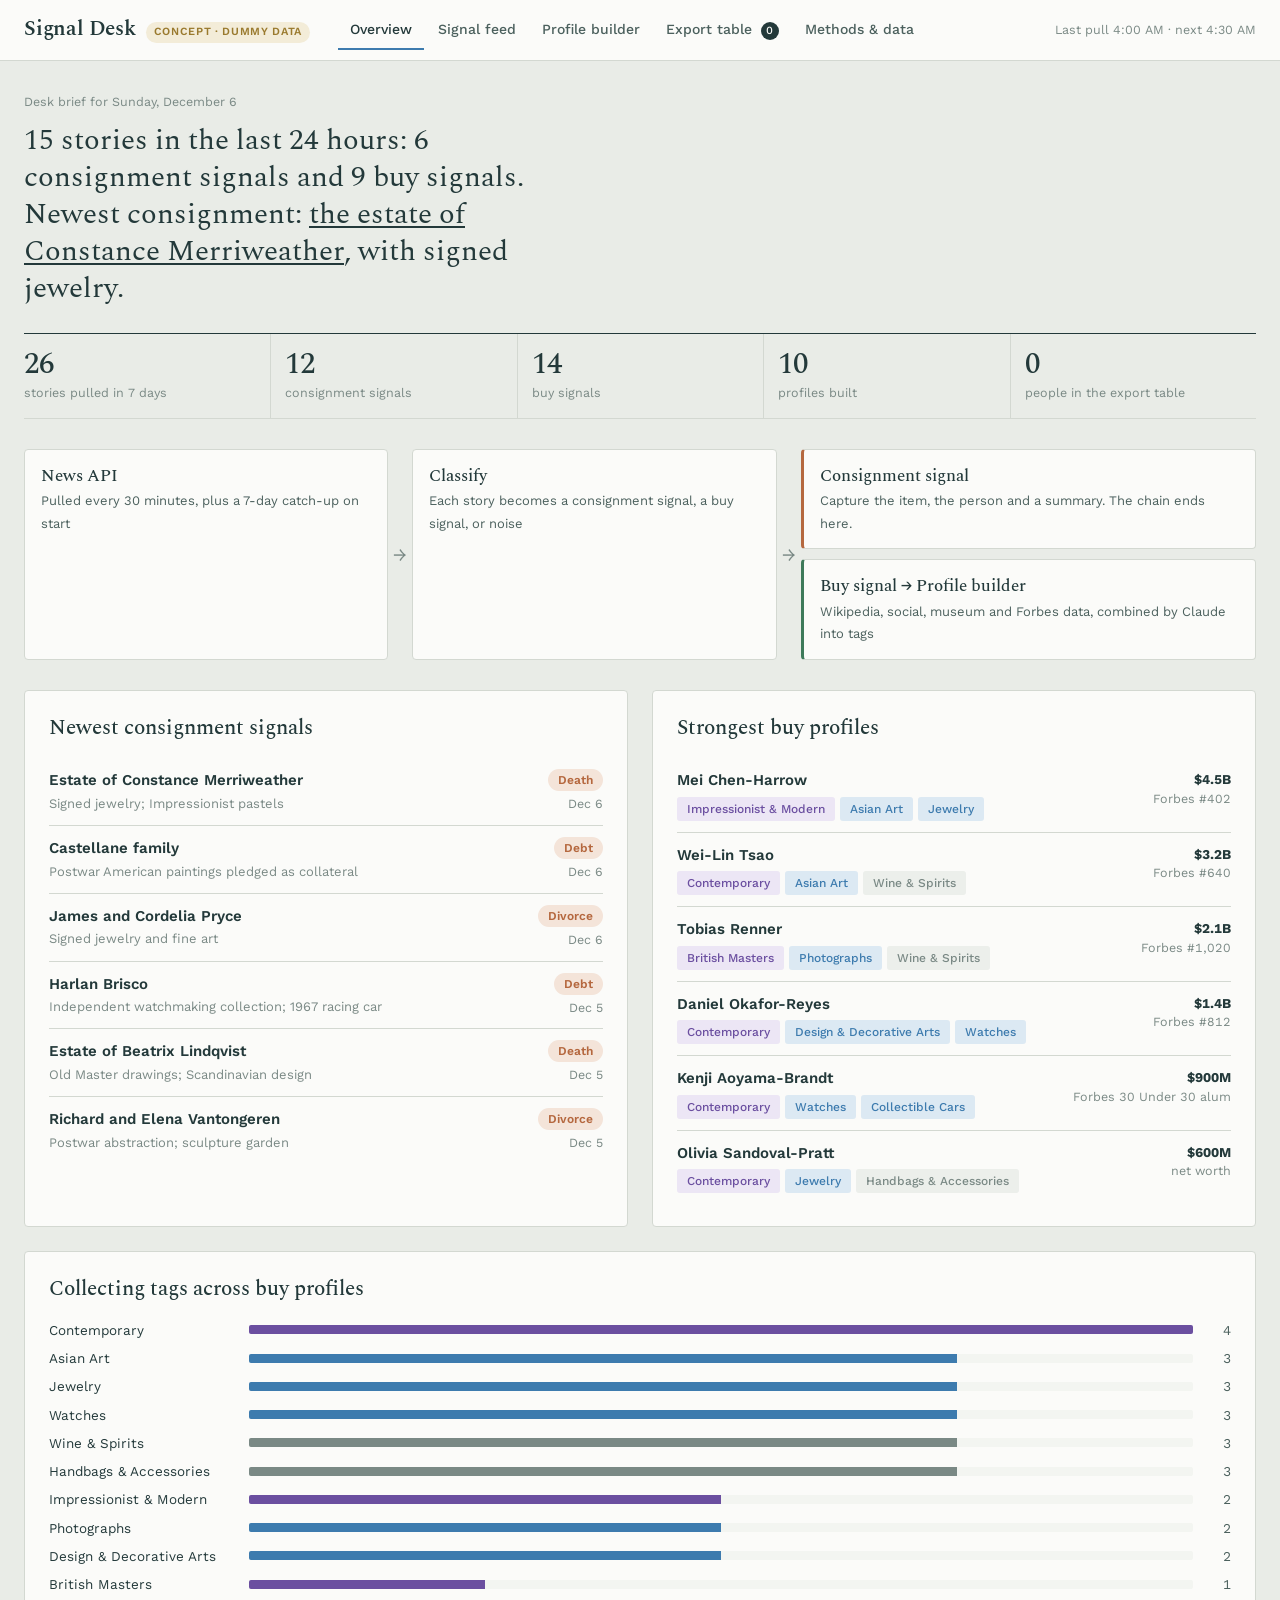
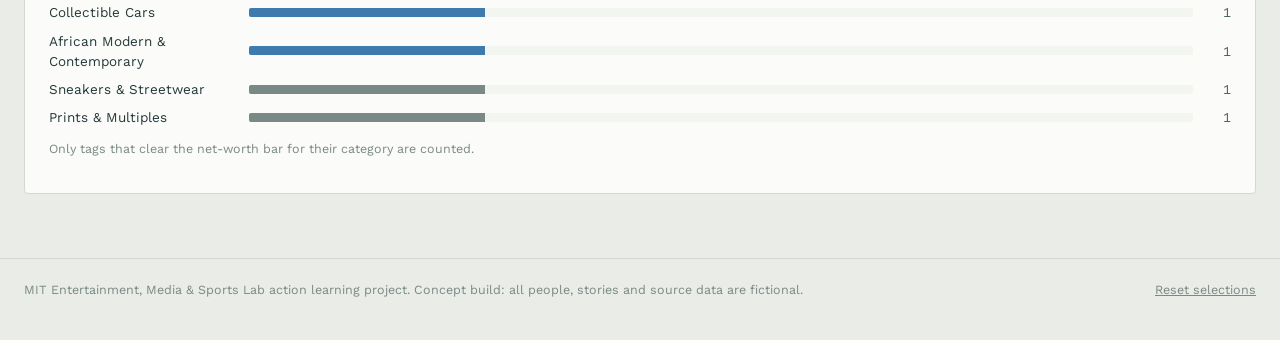
==== static/concept/index.html @ 40f0a95a "Add Concept B at /concept: consignment vs buy signals and a Profile Builder (dummy data) The current" ====
<!DOCTYPE html>
<html lang="en">
<head>
<meta charset="UTF-8">
<meta name="viewport" content="width=device-width, initial-scale=1, viewport-fit=cover">
<title>Signal Desk Concept</title>
<link rel="preconnect" href="https://fonts.googleapis.com">
<link rel="preconnect" href="https://fonts.gstatic.com" crossorigin>
<link href="https://fonts.googleapis.com/css2?family=Spectral:ital,wght@0,400;0,500;0,600;1,400&family=Work+Sans:wght@400;500;600&display=swap" rel="stylesheet">
<style>
:root{
  --wall:#E9ECE7; --paper:#FBFBF9; --paper-2:#F3F5F1;
  --ink:#23393A; --ink-2:#4B605D; --ink-3:#7A8985; --rule:#D3D8D1;
  --lapis:#3D7BAE; --lapis-soft:#DCE9F3;
  --consign:#B5683F; --consign-soft:#F4E4D9;
  --buy:#3E7A5A; --buy-soft:#DDEDE3;
  --t1:#6B4FA0; --t1-soft:#ECE6F5; --t2:#3D7BAE; --t2-soft:#DCE9F3; --t3:#7A8985; --t3-soft:#ECEFEB;
  --wealth:#9A7A2E; --wealth-soft:#F3ECD8; --aff:#A0506A; --aff-soft:#F4E2E8;
  --serif:"Spectral", Georgia, "Times New Roman", serif;
  --sans:"Work Sans", -apple-system, "Segoe UI", Roboto, sans-serif;
}
@media (prefers-color-scheme:dark){
  :root:not([data-theme="light"]){
    --wall:#13171D; --paper:#1B2129; --paper-2:#212833; --ink:#EAEEE3; --ink-2:#B9C4BE; --ink-3:#8A9994; --rule:#2F3743;
    --lapis:#8EC0E6; --lapis-soft:#23405A; --consign:#E5A07A; --consign-soft:#3D2A20; --buy:#86C4A0; --buy-soft:#1F3A2C;
    --t1:#B9A2E6; --t1-soft:#2E2645; --t2:#8EC0E6; --t2-soft:#23405A; --t3:#AAB2B3; --t3-soft:#2A3038;
    --wealth:#DDBF73; --wealth-soft:#3A321C; --aff:#E59AB2; --aff-soft:#3E2430;
  }
}
:root[data-theme="dark"]{
  --wall:#13171D; --paper:#1B2129; --paper-2:#212833; --ink:#EAEEE3; --ink-2:#B9C4BE; --ink-3:#8A9994; --rule:#2F3743;
  --lapis:#8EC0E6; --lapis-soft:#23405A; --consign:#E5A07A; --consign-soft:#3D2A20; --buy:#86C4A0; --buy-soft:#1F3A2C;
  --t1:#B9A2E6; --t1-soft:#2E2645; --t2:#8EC0E6; --t2-soft:#23405A; --t3:#AAB2B3; --t3-soft:#2A3038;
  --wealth:#DDBF73; --wealth-soft:#3A321C; --aff:#E59AB2; --aff-soft:#3E2430;
}
*,*::before,*::after{box-sizing:border-box}
body{margin:0;background:var(--wall);color:var(--ink);font-family:var(--sans);font-size:15px;line-height:1.5;-webkit-font-smoothing:antialiased}
button,input,select,textarea{font:inherit;color:inherit}
:focus-visible{outline:2px solid var(--lapis);outline-offset:2px;border-radius:3px}
.num{font-variant-numeric:tabular-nums}

header.top{position:sticky;top:0;z-index:50;background:var(--paper);border-bottom:1px solid var(--rule)}
.top-inner{max-width:1280px;margin:0 auto;padding:0 24px;display:flex;align-items:center;gap:28px;height:60px}
.brand{display:flex;align-items:baseline;gap:10px;white-space:nowrap}
.brand b{font-family:var(--serif);font-weight:600;font-size:21px;letter-spacing:-.01em}
.concept-pill{font-size:11px;font-weight:600;letter-spacing:.06em;text-transform:uppercase;color:var(--wealth);background:var(--wealth-soft);padding:2px 8px;border-radius:20px}
nav.tabs{display:flex;gap:2px;overflow-x:auto;scrollbar-width:none;flex:1}
nav.tabs::-webkit-scrollbar{display:none}
.tab{background:none;border:0;padding:8px 12px;font-size:14px;font-weight:500;color:var(--ink-2);cursor:pointer;white-space:nowrap;border-bottom:2px solid transparent}
.tab:hover{color:var(--ink)}
.tab[aria-current="page"]{color:var(--ink);border-bottom-color:var(--lapis)}
.tab .badge{display:inline-block;min-width:18px;padding:0 5px;margin-left:4px;border-radius:9px;background:var(--ink);color:var(--paper);font-size:11px;line-height:18px;text-align:center}
.hdr-meta{font-size:12.5px;color:var(--ink-3);white-space:nowrap}

main{max-width:1280px;margin:0 auto;padding:32px 24px 64px}
section.page{display:none}
section.page.active{display:block}
h1.pg{font-family:var(--serif);font-weight:500;font-size:34px;line-height:1.15;letter-spacing:-.015em;margin:0 0 6px}
.lede{color:var(--ink-2);max-width:72ch;margin:0 0 26px}
h2.sec{font-family:var(--serif);font-weight:500;font-size:21px;margin:0 0 14px}
.panel{background:var(--paper);border:1px solid var(--rule);border-radius:4px;padding:22px 24px}
.note{font-size:12.5px;color:var(--ink-3)}
.grid-2{display:grid;grid-template-columns:minmax(0,1fr) minmax(0,1fr);gap:24px}
.grid-2>*{min-width:0}

/* pills & tags */
.sig{display:inline-flex;align-items:center;gap:6px;font-size:12px;font-weight:600;padding:2px 10px;border-radius:20px;white-space:nowrap}
.sig.consign{background:var(--consign-soft);color:var(--consign)}
.sig.buy{background:var(--buy-soft);color:var(--buy)}
.tag{display:inline-flex;align-items:center;gap:5px;font-size:12px;font-weight:500;padding:2px 9px;border-radius:3px;white-space:nowrap;border:1px solid transparent}
.tag.t1{background:var(--t1-soft);color:var(--t1)}
.tag.t2{background:var(--t2-soft);color:var(--t2)}
.tag.t3{background:var(--t3-soft);color:var(--t3)}
.tag.wealth{background:var(--wealth-soft);color:var(--wealth)}
.tag.aff{background:var(--aff-soft);color:var(--aff)}
.tag.item{background:var(--paper-2);color:var(--ink-2);border-color:var(--rule);white-space:normal}
.tag.below{background:none;color:var(--ink-3);border:1px dashed var(--rule);text-decoration:line-through;text-decoration-color:var(--ink-3)}
.tags{display:flex;flex-wrap:wrap;gap:5px}
.more{font-size:12px;color:var(--ink-3);align-self:center}

/* overview */
.brief{font-family:var(--serif);font-size:29px;line-height:1.28;max-width:34ch;margin:0 0 26px}
.kpis{display:grid;grid-template-columns:repeat(5,1fr);border-top:1px solid var(--ink);border-bottom:1px solid var(--rule);margin-bottom:30px}
.kpis div{padding:14px 14px 14px 0}
.kpis div+div{padding-left:14px;border-left:1px solid var(--rule)}
.kpis strong{display:block;font-family:var(--serif);font-weight:500;font-size:30px;line-height:1.1}
.kpis small{color:var(--ink-3);font-size:12.5px}
.flow{display:grid;grid-template-columns:1fr 24px 1fr 24px 1.25fr;align-items:center;gap:0;margin-bottom:30px}
.flow .node{background:var(--paper);border:1px solid var(--rule);border-radius:4px;padding:14px 16px;height:100%}
.flow .node b{display:block;font-family:var(--serif);font-weight:500;font-size:17px}
.flow .node span{font-size:13px;color:var(--ink-2)}
.flow .arrow{text-align:center;color:var(--ink-3);font-size:18px}
.flow .split{display:flex;flex-direction:column;gap:10px}
.flow .split .node{border-left:3px solid var(--c)}
.mini{list-style:none;margin:0;padding:0}
.mini li{display:grid;grid-template-columns:1fr auto;gap:12px;padding:11px 0;border-top:1px solid var(--rule);cursor:pointer}
.mini li:first-child{border-top:0}
.mini li:hover .m-name{color:var(--lapis)}
.m-name{font-weight:600}
.m-sub{font-size:13px;color:var(--ink-3);margin-top:2px}
.m-right{text-align:right;font-size:13.5px;white-space:nowrap}
.hbars{display:flex;flex-direction:column;gap:8px}
.hbar{display:grid;grid-template-columns:190px 1fr 28px;gap:10px;align-items:center;font-size:13.5px}
.hbar .track{height:9px;background:var(--paper-2);border-radius:2px;overflow:hidden}
.hbar .fill{height:100%}
.hbar .v{text-align:right;color:var(--ink-2)}

/* feed */
.toolbar{display:flex;flex-wrap:wrap;gap:10px;align-items:center;margin-bottom:14px}
.seg{display:inline-flex;border:1px solid var(--rule);border-radius:20px;overflow:hidden;background:var(--paper)}
.seg button{background:none;border:0;padding:6px 14px;font-size:13px;cursor:pointer}
.seg button[aria-pressed="true"]{background:var(--ink);color:var(--paper)}
.search{flex:1;min-width:200px;max-width:320px;border:1px solid var(--rule);background:var(--paper);border-radius:4px;padding:7px 12px;font-size:14px}
select.sel{border:1px solid var(--rule);background:var(--paper);border-radius:4px;padding:7px 10px;font-size:14px}
.bulkbar{display:flex;align-items:center;gap:12px;background:var(--ink);color:var(--paper);border-radius:4px;padding:9px 14px;margin-bottom:12px;font-size:14px}
.bulkbar[hidden]{display:none}
.bulkbar .btn{background:var(--paper);color:var(--ink);border-color:var(--paper)}
.bulkbar .btn.ghost{background:transparent;color:var(--paper);border-color:rgba(255,255,255,.35)}
.tbl-wrap{overflow-x:auto;background:var(--paper);border:1px solid var(--rule);border-radius:4px}
table{border-collapse:collapse;width:100%;min-width:900px}
th{text-align:left;font-size:12.5px;font-weight:600;color:var(--ink-3);padding:11px 14px;border-bottom:1px solid var(--ink);white-space:nowrap}
td{padding:12px 14px;border-bottom:1px solid var(--rule);vertical-align:top;font-size:14px}
tbody tr.row{cursor:pointer}
tbody tr.row:hover td{background:var(--paper-2)}
tbody tr.row.picked td{background:var(--paper-2)}
tbody tr.row.picked td:first-child{box-shadow:inset 3px 0 0 var(--lapis)}
tr.grp td{font-size:11.5px;font-weight:600;letter-spacing:.06em;text-transform:uppercase;color:var(--ink-3);background:var(--paper-2);padding:7px 14px}
td.chk,th.chk{width:40px;padding-right:0}
td.chk input,th.chk input{width:16px;height:16px;cursor:pointer;accent-color:var(--lapis)}
td.when{white-space:nowrap;color:var(--ink-2);font-size:13px}
.ev-title{font-weight:500;max-width:46ch}
.ev-sub{font-size:12.5px;color:var(--ink-3);margin-top:3px}
.p-name{font-weight:600}
.in-export{font-size:11.5px;color:var(--lapis);font-weight:600}
.empty{padding:40px;text-align:center;color:var(--ink-3)}

/* buttons */
.btn{border:1px solid var(--ink);background:var(--ink);color:var(--paper);padding:8px 16px;border-radius:3px;font-size:14px;font-weight:500;cursor:pointer;white-space:nowrap}
.btn:hover{opacity:.88}
.btn:disabled{opacity:.45;cursor:default}
.btn.ghost{background:transparent;color:var(--ink);border-color:var(--rule)}
.btn.ghost:hover{border-color:var(--ink);opacity:1}
.btn.sm{padding:4px 10px;font-size:12.5px}

/* modal */
.scrim{position:fixed;inset:0;background:rgba(15,20,30,.42);z-index:90;display:flex;align-items:center;justify-content:center;padding:24px;opacity:0;pointer-events:none;transition:opacity .18s}
.scrim.on{opacity:1;pointer-events:auto}
.modal{background:var(--paper);border-radius:6px;width:min(760px,100%);max-height:calc(100vh - 48px);overflow-y:auto;box-shadow:0 24px 70px rgba(0,0,0,.28);transform:translateY(10px);transition:transform .2s;position:relative}
.scrim.on .modal{transform:none}
.m-head{padding:26px 30px 18px;border-bottom:1px solid var(--rule);position:sticky;top:0;background:var(--paper);z-index:1}
.m-close{position:absolute;top:14px;right:16px;background:none;border:0;font-size:26px;line-height:1;cursor:pointer;color:var(--ink-3);padding:6px}
.m-kicker{display:flex;flex-wrap:wrap;gap:8px 12px;align-items:center;margin-bottom:8px;font-size:13px;color:var(--ink-3)}
.m-title{font-family:var(--serif);font-weight:500;font-size:31px;line-height:1.1;margin:0;padding-right:36px}
.m-role{color:var(--ink-2);margin:4px 0 0}
.m-body{padding:6px 30px 26px}
.m-body h4{font-family:var(--serif);font-weight:500;font-size:18px;margin:22px 0 8px}
.story-now{background:var(--paper-2);border-left:3px solid var(--c,var(--ink));padding:14px 16px;border-radius:0 3px 3px 0}
.story-now .h{font-weight:600}
.story-now p{margin:6px 0 0;font-size:14.5px}
.prev{list-style:none;margin:0;padding:0;border-left:1px solid var(--rule);margin-left:5px}
.prev li{position:relative;padding:0 0 14px 18px}
.prev li::before{content:"";position:absolute;left:-5px;top:6px;width:9px;height:9px;border-radius:50%;background:var(--c,var(--ink-3))}
.prev .d{font-size:12.5px;color:var(--ink-3)}
.facts{display:grid;grid-template-columns:auto 1fr;gap:4px 18px;font-size:14px;margin-top:10px}
.facts span{color:var(--ink-3)}
.m-actions{display:flex;flex-wrap:wrap;gap:10px;padding:16px 30px 24px;border-top:1px solid var(--rule)}
.stop-note{font-size:13.5px;color:var(--ink-2);background:var(--consign-soft);padding:12px 14px;border-radius:3px}

/* profile builder */
.pb-grid{display:grid;grid-template-columns:minmax(0,320px) minmax(0,1fr);gap:24px;align-items:start}
label.fl{display:block;font-size:13px;font-weight:600;margin:0 0 6px}
.pb-grid select,.pb-grid input[type=text]{width:100%;border:1px solid var(--rule);background:var(--paper);border-radius:4px;padding:9px 10px;font-size:14px}
.or{font-size:12.5px;color:var(--ink-3);margin:14px 0}
.sources{display:flex;flex-direction:column;gap:8px;margin-top:22px}
.src{display:grid;grid-template-columns:22px 1fr;gap:10px;align-items:start;font-size:13.5px;padding:8px 0;border-top:1px solid var(--rule)}
.src:first-child{border-top:0}
.src .dot{width:14px;height:14px;border-radius:50%;border:2px solid var(--rule);margin-top:3px;transition:all .2s}
.src.run .dot{border-color:var(--lapis);border-top-color:transparent;animation:spin .7s linear infinite}
.src.done .dot{background:var(--buy);border-color:var(--buy)}
.src b{font-weight:600}
.src small{display:block;color:var(--ink-3);font-size:12.5px}
.src ul{margin:6px 0 0;padding-left:16px;color:var(--ink-2);font-size:13px}
@keyframes spin{to{transform:rotate(360deg)}}
.prof-head{display:flex;justify-content:space-between;gap:16px;align-items:flex-start;flex-wrap:wrap}
.prof-name{font-family:var(--serif);font-weight:500;font-size:32px;line-height:1.1;margin:0}
.prof-role{color:var(--ink-2);margin:4px 0 0}
.nw{margin:22px 0 8px}
.nw-top{display:flex;justify-content:space-between;align-items:baseline;margin-bottom:8px}
.nw-top b{font-family:var(--serif);font-size:26px;font-weight:500}
.nw-bar{position:relative;height:12px;background:linear-gradient(90deg,var(--paper-2) 0 17.5%,var(--t3-soft) 17.5% 42.5%,var(--t2-soft) 42.5% 67.5%,var(--t1-soft) 67.5% 100%);border:1px solid var(--rule);border-radius:6px}
.nw-mark{position:absolute;top:-4px;bottom:-4px;width:1px;background:var(--ink-3)}
.nw-mark span{position:absolute;top:22px;transform:translateX(-50%);font-size:11px;color:var(--ink-3);white-space:nowrap}
.nw-pin{position:absolute;top:50%;width:18px;height:18px;margin:-9px 0 0 -9px;border-radius:50%;background:var(--ink);border:3px solid var(--paper);box-shadow:0 0 0 1px var(--ink)}
.nw-legend{display:flex;gap:14px;flex-wrap:wrap;margin-top:30px;font-size:12.5px;color:var(--ink-2)}
.nw-legend i{display:inline-block;width:10px;height:10px;border-radius:2px;margin-right:5px;vertical-align:-1px}
.tag-group{margin-top:20px}
.tag-group h5{font-size:12.5px;font-weight:600;letter-spacing:.04em;text-transform:uppercase;color:var(--ink-3);margin:0 0 8px}
.tag-list{display:flex;flex-direction:column;gap:6px}
.tag-row{display:grid;grid-template-columns:minmax(0,260px) 1fr;gap:12px;align-items:center;font-size:13px}
.tag-row .why{color:var(--ink-3)}
.srcchip{display:inline-block;font-size:11px;padding:0 6px;border-radius:3px;border:1px solid var(--rule);color:var(--ink-2);margin-right:4px}
.claude-note{font-family:var(--serif);font-size:16px;line-height:1.6;margin:18px 0 0;padding:14px 16px;background:var(--paper-2);border-radius:3px}
.placeholder{color:var(--ink-3);padding:30px 0}

/* export */
.exp-actions{display:flex;gap:10px;align-items:center;flex-wrap:wrap;margin-bottom:14px}
td.small{font-size:13px;color:var(--ink-2);max-width:40ch}

/* method */
.steps{display:grid;grid-template-columns:repeat(4,1fr);border-top:1px solid var(--ink);margin-bottom:30px}
.step{padding:14px 16px 14px 0}
.step+.step{padding-left:16px;border-left:1px solid var(--rule)}
.step b{font-family:var(--serif);font-weight:500;font-size:19px;display:block;margin-bottom:4px}
.step b em{font-style:normal;color:var(--ink-3);margin-right:6px}
.step p{margin:0;font-size:13.5px;color:var(--ink-2)}
.tier-row{display:grid;grid-template-columns:200px 110px 1fr;gap:14px;padding:12px 0;border-top:1px solid var(--rule);align-items:start;font-size:14px}
.tier-row:first-child{border-top:0}
.ethics{columns:2;column-gap:40px;font-size:14.5px;color:var(--ink-2)}
.ethics p{margin:0 0 12px;break-inside:avoid}
.ethics b{color:var(--ink)}
a.lnk{color:var(--lapis);text-underline-offset:3px}

footer{max-width:1280px;margin:0 auto;padding:22px 24px 40px;border-top:1px solid var(--rule);font-size:12.5px;color:var(--ink-3);display:flex;justify-content:space-between;gap:16px;flex-wrap:wrap}
footer button{background:none;border:0;color:var(--ink-3);text-decoration:underline;cursor:pointer;font-size:12.5px;padding:0}
.toast{position:fixed;left:50%;bottom:24px;transform:translate(-50%,20px);background:var(--ink);color:var(--paper);padding:10px 18px;border-radius:3px;font-size:14px;z-index:200;opacity:0;pointer-events:none;transition:all .22s}
.toast.on{opacity:1;transform:translate(-50%,0)}

@media (max-width:960px){
  .grid-2,.pb-grid{grid-template-columns:1fr}
  .kpis{grid-template-columns:repeat(3,1fr)}
  .kpis div:nth-child(4){border-left:0;padding-left:0}
  .flow{grid-template-columns:1fr;gap:8px}
  .flow .arrow{transform:rotate(90deg)}
  .steps{grid-template-columns:1fr 1fr}
  .step+.step{border-left:0;padding-left:0}
  .ethics{columns:1}
  .hdr-meta{display:none}
}
@media (max-width:620px){
  .top-inner{gap:14px;padding:0 16px}
  .concept-pill{display:none}
  main{padding:24px 16px 48px}
  h1.pg{font-size:28px}
  .brief{font-size:23px}
  .kpis{grid-template-columns:1fr 1fr}
  .kpis div{border-left:0!important;padding-left:0!important}
  .panel{padding:18px 16px}
  .hbar{grid-template-columns:120px 1fr 24px}
  .m-head,.m-body,.m-actions{padding-left:18px;padding-right:18px}
  .m-title{font-size:26px}
  .tag-row{grid-template-columns:1fr}
  .tier-row{grid-template-columns:1fr}
  .scrim{padding:0}
  .modal{max-height:100vh;border-radius:0}
}
@media (prefers-reduced-motion:reduce){*{transition:none!important;animation:none!important}}
</style>
</head>
<body>

<header class="top">
  <div class="top-inner">
    <div class="brand"><b>Signal Desk</b><span class="concept-pill">Concept · dummy data</span></div>
    <nav class="tabs" aria-label="Sections">
      <button class="tab" data-page="overview" aria-current="page">Overview</button>
      <button class="tab" data-page="feed">Signal feed</button>
      <button class="tab" data-page="builder">Profile builder</button>
      <button class="tab" data-page="export">Export table <span class="badge" id="expBadge">0</span></button>
      <button class="tab" data-page="method">Methods &amp; data</button>
    </nav>
    <div class="hdr-meta" id="hdrMeta"></div>
  </div>
</header>

<main>
  <!-- OVERVIEW -->
  <section class="page active" id="page-overview">
    <div class="note" id="briefDate" style="margin-bottom:10px"></div>
    <p class="brief" id="briefText"></p>
    <div class="kpis" id="kpis"></div>

    <div class="flow" aria-label="Pipeline">
      <div class="node"><b>News API</b><span>Pulled every 30 minutes, plus a 7-day catch-up on start</span></div>
      <div class="arrow" aria-hidden="true">→</div>
      <div class="node"><b>Classify</b><span>Each story becomes a consignment signal, a buy signal, or noise</span></div>
      <div class="arrow" aria-hidden="true">→</div>
      <div class="split">
        <div class="node" style="--c:var(--consign)"><b>Consignment signal</b><span>Capture the item, the person and a summary. The chain ends here.</span></div>
        <div class="node" style="--c:var(--buy)"><b>Buy signal → Profile builder</b><span>Wikipedia, social, museum and Forbes data, combined by Claude into tags</span></div>
      </div>
    </div>

    <div class="grid-2">
      <div class="panel">
        <h2 class="sec">Newest consignment signals</h2>
        <ul class="mini" id="ovConsign"></ul>
      </div>
      <div class="panel">
        <h2 class="sec">Strongest buy profiles</h2>
        <ul class="mini" id="ovBuy"></ul>
      </div>
    </div>
    <div class="panel" style="margin-top:24px">
      <h2 class="sec">Collecting tags across buy profiles</h2>
      <div class="hbars" id="ovTags"></div>
      <p class="note">Only tags that clear the net-worth bar for their category are counted.</p>
    </div>
  </section>

  <!-- FEED -->
  <section class="page" id="page-feed">
    <h1 class="pg">Signal feed</h1>
    <p class="lede">Every story the desk pulled, newest pull first. Select a row to open the person, or tick rows to add several people to the export table at once.</p>
    <div class="toolbar">
      <div class="seg" role="group" aria-label="Signal type" id="typeSeg">
        <button data-type="all" aria-pressed="true">All</button>
        <button data-type="consign" aria-pressed="false">Consignment</button>
        <button data-type="buy" aria-pressed="false">Buy</button>
      </div>
      <input class="search" id="feedSearch" type="search" placeholder="Search people, items, stories" aria-label="Search the feed">
      <select class="sel" id="tagFilter" aria-label="Filter by tag"><option value="">All tags</option></select>
    </div>
    <div class="bulkbar" id="bulkbar" hidden>
      <span id="bulkCount"></span>
      <button class="btn sm" id="bulkAdd">Add to export table</button>
      <button class="btn sm ghost" id="bulkClear">Clear selection</button>
    </div>
    <div class="tbl-wrap">
      <table>
        <thead><tr>
          <th class="chk"><input type="checkbox" id="chkAll" aria-label="Select all visible rows"></th>
          <th>Pulled</th><th>Signal</th><th>Event</th><th>Person</th><th>Tags</th>
        </tr></thead>
        <tbody id="feedBody"></tbody>
      </table>
    </div>
  </section>

  <!-- PROFILE BUILDER -->
  <section class="page" id="page-builder">
    <h1 class="pg">Profile builder</h1>
    <p class="lede">Buy signals continue here. The builder looks a person up across four sources, then Claude turns the findings into collecting, wealth and affiliation tags tied to that person.</p>
    <div class="pb-grid">
      <div class="panel">
        <label class="fl" for="pbPick">Person from a story</label>
        <select id="pbPick"></select>
        <div class="or">or enter a new name</div>
        <label class="fl" for="pbName">New name</label>
        <input type="text" id="pbName" placeholder="e.g. Isabella Marchetti-Rowe" autocomplete="off">
        <div style="display:flex;gap:10px;margin-top:16px"><button class="btn" id="pbRun">Build profile</button></div>
        <div class="sources" id="pbSources"></div>
      </div>
      <div class="panel" id="pbOut"><p class="placeholder">Pick a person or type a name, then select Build profile.</p></div>
    </div>
  </section>

  <!-- EXPORT -->
  <section class="page" id="page-export">
    <h1 class="pg">Export table</h1>
    <p class="lede">People you selected in the signal feed or the profile builder. The CSV includes each person's bio, most recent story, past stories and tags.</p>
    <div class="exp-actions">
      <button class="btn" id="csvBtn">Export to CSV</button>
      <button class="btn ghost" id="expClear">Clear table</button>
      <span class="note" id="expNote"></span>
    </div>
    <div class="tbl-wrap">
      <table>
        <thead><tr><th>Person</th><th>Signal</th><th>Bio</th><th>Most recent story</th><th>Past stories</th><th>Tags</th><th></th></tr></thead>
        <tbody id="expBody"></tbody>
      </table>
    </div>
  </section>

  <!-- METHOD -->
  <section class="page" id="page-method">
    <h1 class="pg">Methods &amp; data</h1>
    <p class="lede">How a news story becomes either a consignment lead or a tagged buyer profile, and where each piece of data would come from.</p>
    <div class="steps">
      <div class="step"><b><em>1</em>Pull</b><p>News API every 30 minutes (48 requests a day), plus a one-request-per-day catch-up for the last week.</p></div>
      <div class="step"><b><em>2</em>Split</b><p>Death, divorce, debt and sale stories become consignment signals. IPOs, company sales, payouts and new homes become buy signals.</p></div>
      <div class="step"><b><em>3</em>Consignment</b><p>Capture only the item, the person and a one-line summary. No further research runs.</p></div>
      <div class="step"><b><em>4</em>Profile builder</b><p>For buyers: four sources plus a Claude pass produce tags, each tied back to the person and their prior stories.</p></div>
    </div>

    <h2 class="sec">Sources</h2>
    <div class="tbl-wrap" style="margin-bottom:30px">
      <table style="min-width:760px">
        <thead><tr><th>Source</th><th>Used for</th><th>What it contributes</th><th>Notes for a real build</th></tr></thead>
        <tbody id="srcBody" style="cursor:default"></tbody>
      </table>
    </div>

    <h2 class="sec">Collecting tags and the net-worth bar</h2>
    <p class="note" style="margin:-6px 0 14px;font-size:13.5px;color:var(--ink-2)">A collecting tag is only applied when there is evidence of the interest <em>and</em> the person's net worth clears the bar for that category's tier. Evidence below the bar is kept, struck through, so a specialist can see it.</p>
    <div class="panel" id="tierPanel" style="margin-bottom:30px"></div>

    <h2 class="sec">Wealth and affiliation markers</h2>
    <div class="panel" style="margin-bottom:30px">
      <div class="tags" id="markerList"></div>
      <p class="note" style="margin-bottom:0">Markers carry no net-worth bar. Each one records which source produced it.</p>
    </div>

    <h2 class="sec">Responsible use</h2>
    <div class="panel ethics">
      <p><b>Dummy data.</b> Every person, story, ranking and source finding on this page is fictional, made up to show the concept.</p>
      <p><b>Consignment stops early on purpose.</b> Death, divorce and debt stories are sensitive; the desk records only what the story says and routes first contact through an intermediary.</p>
      <p><b>Tags are research leads, not facts.</b> Each tag shows its source so a specialist can verify it before any outreach.</p>
      <p><b>Privacy law applies.</b> Profiling under GDPR and similar laws needs a lawful basis; keep data minimal and delete it when stale.</p>
    </div>
  </section>
</main>

<footer>
  <span>MIT Entertainment, Media &amp; Sports Lab action learning project. Concept build: all people, stories and source data are fictional.</span>
  <button id="resetBtn">Reset selections</button>
</footer>

<div class="scrim" id="scrim" aria-hidden="true">
  <div class="modal" role="dialog" aria-modal="true" aria-labelledby="mTitle" id="modal"></div>
</div>
<div class="toast" id="toast" role="status"></div>

<script>
/* =====================================================================
   Taxonomy
   ===================================================================== */
const TIERS = {
  1:{label:"Blue-chip fine art", min:500e6, cls:"t1", why:"Seven- and eight-figure lots; buyers need deep liquidity"},
  2:{label:"Fine art & major collecting", min:50e6, cls:"t2", why:"Six- and seven-figure lots"},
  3:{label:"Luxury & entry collecting", min:5e6, cls:"t3", why:"Four- to six-figure lots; often the first step into auctions"}
};
const CATS = {
  contemporary:{label:"Contemporary", tier:1}, impmod:{label:"Impressionist & Modern", tier:1},
  british:{label:"British Masters", tier:1}, oldmasters:{label:"Old Masters", tier:1},
  asian:{label:"Asian Art", tier:2}, latam:{label:"Latin American Art", tier:2}, african:{label:"African Modern & Contemporary", tier:2},
  islamic:{label:"Islamic & Middle Eastern Art", tier:2}, photos:{label:"Photographs", tier:2}, design:{label:"Design & Decorative Arts", tier:2},
  americana:{label:"Americana", tier:2}, books:{label:"Books & Manuscripts", tier:2}, jewelry:{label:"Jewelry", tier:2},
  watches:{label:"Watches", tier:2}, cars:{label:"Collectible Cars", tier:2},
  wine:{label:"Wine & Spirits", tier:3}, handbags:{label:"Handbags & Accessories", tier:3}, prints:{label:"Prints & Multiples", tier:3},
  sports:{label:"Sports Memorabilia", tier:3}, streetwear:{label:"Sneakers & Streetwear", tier:3}
};
const MARKER_EXAMPLES = [
  ["wealth","Forbes #___ richest person"],["wealth","Forbes 400"],["wealth","Self-made billionaire"],["wealth","Recent liquidity: IPO / sale"],
  ["aff","Met Gala attendee"],["aff","Museum trustee"],["aff","Acquisitions committee member"],["aff","Museum lender"],
  ["aff","Art Basel VIP"],["aff","Foundation board"],["aff","Giving Pledge signatory"],["aff","Watch collector"],["aff","Wine collector"]
];
const SOURCES = [
  {k:"news", label:"News API", used:"Both signal types", gives:"The story itself: event, people named, date, outlet", real:"Free developer plan, 100 requests a day; search results arrive about 24 hours late"},
  {k:"wikipedia", label:"Wikipedia / Wikidata", used:"Profile builder", gives:"Bio, career, family, board seats, recorded net worth", real:"Free API; only notable people have pages"},
  {k:"social", label:"Social media API", used:"Profile builder", gives:"Event attendance (galas, fairs), posts about art, watches, wine", real:"Instagram and X APIs are restricted and paid; public accounts only"},
  {k:"museum", label:"Museum APIs", used:"Profile builder", gives:"Donor and lender credit lines, trustee and committee lists", real:"The Met, Cleveland, Harvard and others publish open collection APIs with credit lines"},
  {k:"forbes", label:"Forbes", used:"Profile builder", gives:"Net worth, list rankings (Billionaires, 400, Self-Made Women)", real:"No public API; needs a licensed data feed or manual entry"},
  {k:"claude", label:"Claude", used:"Profile builder", gives:"Reads every finding and writes the tags, with a reason and source for each", real:"Anthropic API; prompt limits it to the evidence supplied"}
];
const SRC_LABEL = Object.fromEntries(SOURCES.map(s=>[s.k,s.label]));

/* =====================================================================
   Dummy data (fictional). Times are relative to now so the page always looks fresh.
   ===================================================================== */
const NOW = new Date();
const hoursAgo = h => new Date(NOW.getTime() - h*3600e3);
const pullAt = h => { const t = hoursAgo(h); t.setMinutes(t.getMinutes() < 30 ? 0 : 30, 0, 0); return t; };

const PEOPLE = {
  okafor:{name:"Daniel Okafor-Reyes", role:"Co-founder and CTO, Tessellate AI · San Francisco", signal:"buy",
    bio:"Daniel Okafor-Reyes co-founded Tessellate AI in 2017 and became its chief technology officer. He studied computer science at Stanford and sits on the acquisitions committee of a San Francisco contemporary art museum. He is married to architect Lena Okafor-Reyes; they have two children.",
    worth:1.4e9, forbes:"#812",
    find:{wikipedia:["Co-founder and CTO of Tessellate AI (2017)","Acquisitions committee, Presidio Museum of Contemporary Art"],
          social:["Posted from Art Basel Miami Beach VIP preview, Dec 2025","Follows 40+ contemporary galleries"],
          museum:["Lender: two paintings to a 2025 group show (credit line)"],
          forbes:["Net worth $1.4B; Forbes Billionaires #812"]},
    tags:[["contemporary",["museum","social","wikipedia"],"Committee seat and two loans of contemporary painting"],
          ["design",["social"],"Posts from design fairs; new home by a noted architect"],
          ["watches",["social"],"Photographed with independent watchmakers' pieces"],
          ["wealth","Forbes #812 richest person",["forbes"]],["wealth","Recent liquidity: IPO",["news"]],
          ["aff","Art Basel VIP",["social"]],["aff","Acquisitions committee member",["wikipedia","museum"]]]},
  natarajan:{name:"Priya Natarajan", role:"Founder and CEO, Lumen Biosystems · Boston", signal:"buy",
    bio:"Priya Natarajan founded Lumen Biosystems in 2014 and sold it to Corvane Pharma in 2026. Born in Chennai, she trained as a biochemist at MIT. She chairs the gala committee of a Boston art museum and collects South Asian modern art and period jewelry.",
    worth:520e6, forbes:"Self-Made Women #38",
    find:{wikipedia:["Founder of Lumen Biosystems; sold to Corvane Pharma for $4.1B"],social:["Attended the Met Gala, May 2026","Posts about South Asian modernists"],
          museum:["Lead sponsor, spring gala 2026"],forbes:["Net worth $520M; America's Richest Self-Made Women #38"]},
    tags:[["asian",["social","museum"],"Collects South Asian modern art"],["jewelry",["social","wikipedia"],"Profile cites a period jewelry collection"],
          ["impmod",["social"],"Visited Impressionist previews"],["handbags",["social"],"Frequent posts of vintage Hermès"],
          ["wealth","Forbes Self-Made Women #38",["forbes"]],["wealth","Recent liquidity: company sale",["news"]],["aff","Met Gala attendee",["social"]]]},
  tsao:{name:"Wei-Lin Tsao", role:"Principal, Tsao family office · Hong Kong and New York", signal:"buy",
    bio:"Wei-Lin Tsao runs the Tsao family office, founded by her grandfather in Hong Kong's shipping trade. She studied at the London School of Economics and lends contemporary Chinese and Western works to fair exhibitions.",
    worth:3.2e9, forbes:"#640",
    find:{wikipedia:["Third-generation principal of the Tsao family office"],social:["Art Basel Hong Kong collectors' lounge, 2026","Posts from Burgundy cellar visits"],
          museum:["Lender to a collectors' exhibition at an art fair (2025)"],forbes:["Family net worth $3.2B; Forbes Billionaires #640"]},
    tags:[["asian",["museum","wikipedia"],"Lends Chinese contemporary and classical works"],["contemporary",["museum","social"],"Western contemporary in fair loans"],
          ["wine",["social"],"Burgundy collector"],["wealth","Forbes #640 richest person",["forbes"]],["aff","Art Basel VIP",["social"]],["aff","Museum lender",["museum"]]]},
  almendarez:{name:"Sofia Almendárez", role:"Co-founder, Kestrel Payments · Los Angeles", signal:"buy",
    bio:"Sofia Almendárez co-founded Kestrel Payments in 2015. She joined the board of a Los Angeles contemporary art nonprofit in 2026 and has sold Kestrel shares under a scheduled trading plan.",
    worth:310e6, forbes:null,
    find:{wikipedia:["Co-founder of Kestrel Payments"],social:["Frieze LA opening, 2026","Posts photography from small LA galleries"],
          museum:["Board member, LA contemporary art nonprofit"],forbes:["Not on Forbes lists; estimated net worth $310M from share sales"]},
    tags:[["contemporary",["museum","social"],"New nonprofit board seat; gallery visits"],["photos",["social"],"Buys photography from emerging galleries"],
          ["prints",["social"],"Editions and multiples in home tour"],["handbags",["social"],"Luxury accessories in posts"],
          ["wealth","Recent liquidity: $210M share sales",["news"]],["aff","Foundation board",["museum"]]]},
  aoyama:{name:"Kenji Aoyama-Brandt", role:"Founder, Ledgerline · Los Angeles", signal:"buy",
    bio:"Kenji Aoyama-Brandt founded the fintech company Ledgerline in 2018. He was named to Forbes 30 Under 30 in 2020 and sold part of his stake in a 2026 secondary sale. He collects rare watches and supercars.",
    worth:900e6, forbes:"30 Under 30 alum",
    find:{wikipedia:["Founder of Ledgerline"],social:["Posts rare independent watches weekly","Pebble Beach Concours, 2026"],museum:["No museum affiliations found"],
          forbes:["Estimated net worth $900M after secondary sale"]},
    tags:[["watches",["social"],"Weekly posts of rare references"],["cars",["social"],"Concours attendance; supercar collection"],
          ["contemporary",["social"],"Some digital and contemporary art purchases"],["streetwear",["social"],"Limited-edition sneakers"],
          ["wealth","Recent liquidity: secondary sale",["news"]],["aff","Watch collector",["social"]]]},
  oyelaran:{name:"Rafael Oyelaran", role:"Co-founder, Brightwater Energy · Houston", signal:"buy",
    bio:"Rafael Oyelaran co-founded Brightwater Energy, which listed on the NYSE in 2026. He donates to a Houston museum's African art acquisitions fund and grew up in Lagos and London.",
    worth:410e6, forbes:null,
    find:{wikipedia:["Co-founder of Brightwater Energy"],social:["1-54 African art fair, London 2025"],museum:["Donor, African art acquisitions fund (credit line)"],
          forbes:["Stake worth about $410M at lock-up expiry"]},
    tags:[["african",["museum","social"],"Funds African modern acquisitions"],["british",["social"],"Visited Old Master and British sales in London"],["wine",["social"],"Cellar tour posts"],
          ["wealth","Recent liquidity: lock-up expiry",["news"]],["aff","Museum donor",["museum"]]]},
  renner:{name:"Tobias Renner", role:"Founder, Renner Capital · New York", signal:"buy",
    bio:"Tobias Renner founded Renner Capital in 2009. He bought a Southampton oceanfront estate and registered a 72-meter yacht in 2026. Press photos show contemporary photography and 18th-century British portraits in his homes.",
    worth:2.1e9, forbes:"#1,020",
    find:{wikipedia:["Founder of Renner Capital"],social:["Posts from London Old Master week, 2025"],museum:["Lender: two Gainsborough portraits to a 2024 exhibition"],
          forbes:["Net worth $2.1B; Forbes Billionaires #1,020"]},
    tags:[["british",["museum","social"],"Lent two British portraits to an exhibition"],["photos",["social","wikipedia"],"Contemporary photography in press photos"],
          ["wine",["social"],"Bordeaux collection"],["wealth","Forbes #1,020 richest person",["forbes"]],["aff","Museum lender",["museum"]]]},
  chen:{name:"Mei Chen-Harrow", role:"Vice-chair, Harrow Pacific Group · Hong Kong", signal:"buy",
    bio:"Mei Chen-Harrow is vice-chair of Harrow Pacific Group. A serious collector of Song dynasty ceramics, she has lent works to museum exhibitions and attends the Met Gala most years.",
    worth:4.5e9, forbes:"#402",
    find:{wikipedia:["Vice-chair of Harrow Pacific Group"],social:["Met Gala, 2025 and 2026"],museum:["Lender: Song dynasty ceramics, 2024 exhibition"],forbes:["Family net worth $4.5B; Forbes Billionaires #402"]},
    tags:[["asian",["museum","wikipedia"],"Song dynasty ceramics lender"],["impmod",["social"],"Attended Impressionist evening sales"],["jewelry",["social"],"High jewelry at galas"],
          ["wealth","Forbes #402 richest person",["forbes"]],["aff","Met Gala attendee",["social"]],["aff","Museum lender",["museum"]]]},
  mehta:{name:"Arjun Mehta-Lowell", role:"CEO, Northwind Robotics · Boston", signal:"buy",
    bio:"Arjun Mehta-Lowell is chief executive of Northwind Robotics, which filed to go public in 2026. Interviews mention watches and industrial design; no art collecting is recorded.",
    worth:260e6, forbes:null,
    find:{wikipedia:["CEO of Northwind Robotics"],social:["Posts about watches and Bauhaus design"],museum:["No museum affiliations found"],forbes:["Estimated stake $260M at expected IPO price"]},
    tags:[["watches",["social"],"Discusses watches in interviews"],["design",["social"],"Industrial design interest"],["contemporary",["social"],"Follows a few contemporary galleries"],
          ["wealth","Recent liquidity: IPO filing",["news"]]]},
  sandoval:{name:"Olivia Sandoval-Pratt", role:"Former COO, Brightline Social · San Francisco", signal:"buy",
    bio:"Olivia Sandoval-Pratt was chief operating officer of Brightline Social until 2024. After a 2026 divorce settlement she bought a Sea Cliff house and is building her own collection, with a stated interest in women artists.",
    worth:600e6, forbes:null,
    find:{wikipedia:["Former COO of Brightline Social"],social:["Met Gala, 2026","Posts about women Abstract Expressionists"],museum:["Patron circle, SFMOMA (credit line)"],forbes:["Reported $600M settlement"]},
    tags:[["contemporary",["social","museum"],"Focus on women artists"],["jewelry",["social"],"Signed jewelry at events"],["handbags",["social"],"Vintage handbag posts"],
          ["wealth","Recent liquidity: divorce settlement",["news"]],["aff","Met Gala attendee",["social"]]]},

  whitcombe:{name:"Estate of Margaret Whitcombe-Hale", role:"Philanthropist, Upper East Side · died August 2026", signal:"consign"},
  vantongeren:{name:"Richard and Elena Vantongeren", role:"Private equity partner and designer · Greenwich", signal:"consign"},
  brisco:{name:"Harlan Brisco", role:"Founder, Brisco Logistics · Miami", signal:"consign"},
  ashgrove:{name:"Estate of Col. Thomas Ashgrove", role:"Retired Army officer, Beacon Hill · died July 2026", signal:"consign"},
  pryce:{name:"James and Cordelia Pryce", role:"Palm Beach", signal:"consign"},
  lindqvist:{name:"Estate of Beatrix Lindqvist", role:"Designer and collector, London · died September 2026", signal:"consign"},
  castellane:{name:"Castellane family", role:"Castellane Holdings · New York", signal:"consign"},
  merriweather:{name:"Estate of Constance Merriweather", role:"Heiress, Greenwich · died October 2026", signal:"consign"},
  feld:{name:"Marcus Feld", role:"Founder, Feldspar Capital · New York", signal:"consign"},
  tallis:{name:"Gregory Tallis", role:"Real estate developer · Greenwich", signal:"consign"}
};

// [hoursAgo pulled, signal, event, person, headline, summary, source, item]
const RAW_STORIES = [
  [0.4,"buy","IPO lock-up expiry","oyelaran","Brightwater Energy lock-up ends; co-founder's stake near $410M","The 180-day lock-up after Brightwater's NYSE listing ended, freeing co-founder Rafael Oyelaran to sell shares.","Energy Ledger"],
  [0.4,"consign","Death","merriweather","Greenwich heiress Constance Merriweather dies at 88","Obituary notes her signed jewelry and a group of Impressionist pastels; probate application filed.","Greenwich Courier","Signed jewelry; Impressionist pastels"],
  [0.9,"consign","Debt","castellane","Castellane Holdings misses bond coupon payment","The family holding company missed a coupon; a UCC filing lists artworks pledged to an art lender.","Bond Desk Daily","Postwar American paintings pledged as collateral"],
  [0.9,"buy","New property","okafor","Tessellate co-founder buys $38.5M Pacific Heights home","Daniel Okafor-Reyes bought a Pacific Heights residence a month after Tessellate's IPO.","Bay Property Wire"],
  [1.4,"buy","Company sale","natarajan","Lumen Biosystems sale closes; founder's stake about $520M","Corvane Pharma completed its $4.1B purchase of Lumen Biosystems.","Biotech Brief"],
  [1.4,"consign","Divorce","pryce","Motion seeks appraisal of jewelry in Pryce divorce","A filing asks for an appraisal of the couple's jewelry and fine art.","Palm Beach Daily","Signed jewelry and fine art"],
  [2.0,"buy","Secondary sale","aoyama","Ledgerline founder sells stake at $9B valuation","Kenji Aoyama-Brandt sold part of his Ledgerline stake in a secondary round.","Fintech Times"],
  [5.5,"consign","Debt","brisco","Brisco Logistics files for Chapter 11; founder guaranteed $46M","Harlan Brisco personally guaranteed company debt, filings show.","Gulf Business Journal","Independent watchmaking collection; 1967 racing car"],
  [5.5,"buy","New property","tsao","LLC tied to Tsao family office buys $52M penthouse","A Central Park South penthouse was bought by an LLC matched to the Tsao family office.","Manhattan Deeds Report"],
  [9.0,"consign","Death","lindqvist","Designer Beatrix Lindqvist dies; tributes cite drawings collection","Tributes mention Old Master drawings and 20th-century Scandinavian design.","London Evening Post","Old Master drawings; Scandinavian design"],
  [9.0,"buy","Share sales","almendarez","Kestrel co-founder sells another $92M in stock","Sofia Almendárez sold shares under a 10b5-1 plan, bringing 2026 sales to $210M.","Payments Weekly"],
  [13.5,"buy","Special dividend","chen","Harrow Pacific special dividend pays family about HK$2.6B","The family behind Harrow Pacific received a special dividend.","Asia Markets Wire"],
  [13.5,"consign","Divorce","vantongeren","Greenwich couple files for divorce; estate offered off-market","Richard and Elena Vantongeren filed for divorce; their Greenwich estate is being marketed privately.","Fairfield Ledger","Postwar abstraction; sculpture garden"],
  [22.0,"buy","IPO filing","mehta","Northwind Robotics files to go public","CEO Arjun Mehta-Lowell holds a 14% stake, the filing shows.","Robotics Report"],
  [22.0,"buy","Divorce settlement","sandoval","Former Brightline COO buys $24M Sea Cliff house","Olivia Sandoval-Pratt bought a Sea Cliff home after her divorce was finalized.","Bay Property Wire"],
  [30.5,"consign","Debt","feld","Feldspar Capital to return outside money; assets down 64%","Marcus Feld's fund is winding down after two years of losses.","Hedge Fund Letter","Blue-chip contemporary painting"],
  [30.5,"buy","New property","renner","Renner Capital founder registers 72-meter yacht","Tobias Renner registered a new yacht weeks after buying a Southampton estate.","Superyacht Times"],
  [46.0,"consign","Death","ashgrove","Beacon Hill estate of Col. Thomas Ashgrove enters probate","His obituary noted maritime paintings and early American silver.","Boston Chronicle","19th-century maritime paintings; early American silver"],
  [46.0,"consign","Debt","tallis","Foreclosure notice filed on Round Hill Road estate","Contractors filed liens and a lender filed a lis pendens against Gregory Tallis's home.","Greenwich Courier","Modern works on paper"],
  [70.0,"buy","IPO","okafor","Tessellate AI prices Nasdaq IPO; co-founder's stake near $1.2B","Daniel Okafor-Reyes holds 11.8% of the newly listed company.","Tech Markets Daily"],
  [70.0,"consign","Death","whitcombe","Probate opens for Upper East Side philanthropist","The estate of Margaret Whitcombe-Hale entered probate in Surrogate's Court.","Manhattan Courts Wire","Two Impressionist landscapes; modern works on paper"],
  [94.0,"buy","Company sale","natarajan","Corvane Pharma agrees to buy Lumen Biosystems for $4.1B","Founder Priya Natarajan's stake is expected to be worth about $520M.","Biotech Brief"],
  [118.0,"buy","Share sales","almendarez","Kestrel co-founder sells $118M of shares","Form 4 filings show the first sales under Sofia Almendárez's trading plan.","Payments Weekly"],
  [118.0,"consign","Death","whitcombe","Margaret Whitcombe-Hale, arts patron, dies at 91","Obituary describes a lifelong patron who lent Impressionist works to museums.","New York Herald","Two Impressionist landscapes; modern works on paper"],
  [142.0,"buy","New property","renner","Hedge fund founder buys Southampton oceanfront estate for $31M","Tobias Renner's purchase is one of the largest Hamptons deals this year.","Hamptons Real Estate"],
  [160.0,"consign","Divorce","pryce","Palm Beach couple files for dissolution of marriage","James and Cordelia Pryce filed in Palm Beach County.","Palm Beach Daily","Signed jewelry and fine art"]
];
const STORIES = RAW_STORIES.map((r,i)=>{
  const pulled = pullAt(r[0]);
  return {id:"s"+(i+1), pulled, published:new Date(pulled.getTime()-(30+((i*37)%240))*60e3), signal:r[1], event:r[2], person:r[3],
          headline:r[4], summary:r[5], source:r[6], item:r[7]||null};
}).sort((a,b)=>b.pulled-a.pulled);

/* =====================================================================
   State
   ===================================================================== */
const store = {
  get(k,d){ try{ const v=localStorage.getItem("sdConcept."+k); return v?JSON.parse(v):d; }catch(e){ return d; } },
  set(k,v){ try{ localStorage.setItem("sdConcept."+k, JSON.stringify(v)); }catch(e){} }
};
let EXPORT = new Set(store.get("export",[]).filter(id=>PEOPLE[id] || id.startsWith("custom:")));
const CUSTOM = store.get("custom",{});      // profiles built from typed names
Object.entries(CUSTOM).forEach(([id,p])=>{ PEOPLE[id]=p; });
let picked = new Set();                      // rows ticked in the feed (person ids)
let feedType = "all";
function saveExport(){ store.set("export",[...EXPORT]); renderBadge(); }

/* =====================================================================
   Helpers
   ===================================================================== */
const $ = s => document.querySelector(s);
const esc = s => String(s??"").replace(/[&<>"']/g,c=>({"&":"&amp;","<":"&lt;",">":"&gt;",'"':"&quot;","'":"&#39;"}[c]));
const money = v => v>=1e9 ? "$"+(v/1e9).toFixed(v>=1e10?0:1).replace(/\.0$/,"")+"B" : "$"+Math.round(v/1e6)+"M";
const fmtDay = t => t.toLocaleDateString([], {weekday:"short", month:"short", day:"numeric"});
const fmtTime = t => t.toLocaleTimeString([], {hour:"numeric", minute:"2-digit"});
const fmtDate = t => t.toLocaleDateString([], {month:"short", day:"numeric"});
const storiesOf = id => STORIES.filter(s=>s.person===id).sort((a,b)=>b.published-a.published);
const latestOf = id => storiesOf(id)[0];
function toast(m){ const t=$("#toast"); t.textContent=m; t.classList.add("on"); clearTimeout(toast.t); toast.t=setTimeout(()=>t.classList.remove("on"),2400); }

/* Resolve a person's tags: collecting tags gated by the tier's net-worth bar, plus markers. */
function tagsOf(id){
  const p = PEOPLE[id]; if(!p || !p.tags) return {collecting:[], below:[], markers:[]};
  const collecting=[], below=[], markers=[];
  p.tags.forEach(t=>{
    if(t[0]==="wealth"||t[0]==="aff") markers.push({kind:t[0], label:t[1], src:t[2]});
    else { const c=CATS[t[0]]; const tag={key:t[0], label:c.label, tier:c.tier, src:t[1], why:t[2]};
      (p.worth >= TIERS[c.tier].min ? collecting : below).push(tag); }
  });
  collecting.sort((a,b)=>a.tier-b.tier);
  return {collecting, below, markers};
}
const tagHtml = t => t.tier ? `<span class="tag ${TIERS[t.tier].cls}" title="${esc(TIERS[t.tier].label)}">${esc(t.label)}</span>`
                            : `<span class="tag ${t.kind}">${esc(t.label)}</span>`;
const allTagLabels = id => { const t=tagsOf(id); return [...t.collecting.map(x=>x.label), ...t.markers.map(x=>x.label)]; };
const sigPill = s => `<span class="sig ${s}">${s==="consign"?"Consignment":"Buy"}</span>`;

/* =====================================================================
   Navigation
   ===================================================================== */
document.querySelectorAll(".tab").forEach(b=>b.addEventListener("click",()=>go(b.dataset.page)));
function go(p){
  document.querySelectorAll(".tab").forEach(b=>b.dataset.page===p ? b.setAttribute("aria-current","page") : b.removeAttribute("aria-current"));
  document.querySelectorAll("section.page").forEach(s=>s.classList.toggle("active", s.id==="page-"+p));
  if(p==="export") renderExport();
  window.scrollTo({top:0});
}
function renderBadge(){ $("#expBadge").textContent = EXPORT.size; }

/* =====================================================================
   Overview
   ===================================================================== */
function renderOverview(){
  const day = STORIES.filter(s=>NOW-s.pulled < 24*3600e3);
  const cons = STORIES.filter(s=>s.signal==="consign"), buys = STORIES.filter(s=>s.signal==="buy");
  const buyPeople = Object.keys(PEOPLE).filter(id=>PEOPLE[id].signal==="buy" && PEOPLE[id].tags);
  $("#hdrMeta").textContent = `Last pull ${fmtTime(STORIES[0].pulled)} · next ${fmtTime(new Date(STORIES[0].pulled.getTime()+30*60e3))}`;
  $("#briefDate").textContent = "Desk brief for "+NOW.toLocaleDateString([], {weekday:"long", month:"long", day:"numeric"});
  const dc = day.filter(s=>s.signal==="consign").length, db = day.filter(s=>s.signal==="buy").length;
  const top = buyPeople.map(id=>PEOPLE[id]).sort((a,b)=>b.worth-a.worth)[0];
  $("#briefText").innerHTML = `${day.length} stories in the last 24 hours: ${dc} consignment signal${dc===1?"":"s"} and ${db} buy signal${db===1?"":"s"}. Newest consignment: <a href="#" class="lnk" data-person="${esc(cons[0].person)}" style="color:inherit">${esc(PEOPLE[cons[0].person].name.replace(/^Estate of /,"the estate of "))}</a>, with ${esc(cons[0].item.split(";")[0].toLowerCase())}.`;
  $("#kpis").innerHTML = [
    [STORIES.length,"stories pulled in 7 days"],[cons.length,"consignment signals"],[buys.length,"buy signals"],
    [buyPeople.length,"profiles built"],[EXPORT.size,"people in the export table"]
  ].map(([n,t])=>`<div><strong class="num">${n}</strong><small>${t}</small></div>`).join("");

  const seen=new Set();
  $("#ovConsign").innerHTML = cons.filter(s=>!seen.has(s.person)&&seen.add(s.person)).slice(0,6).map(s=>`<li data-person="${s.person}" tabindex="0">
    <div><div class="m-name">${esc(PEOPLE[s.person].name)}</div><div class="m-sub">${esc(s.item)}</div></div>
    <div class="m-right"><span class="sig consign">${esc(s.event)}</span><div class="note" style="margin-top:4px">${fmtDate(s.pulled)}</div></div></li>`).join("");
  $("#ovBuy").innerHTML = buyPeople.sort((a,b)=>PEOPLE[b].worth-PEOPLE[a].worth).slice(0,6).map(id=>{ const t=tagsOf(id);
    return `<li data-person="${id}" tabindex="0"><div><div class="m-name">${esc(PEOPLE[id].name)}</div>
      <div class="tags" style="margin-top:5px">${t.collecting.slice(0,3).map(tagHtml).join("")}</div></div>
      <div class="m-right num"><b>${money(PEOPLE[id].worth)}</b><div class="note">${esc(PEOPLE[id].forbes?"Forbes "+PEOPLE[id].forbes:"net worth")}</div></div></li>`; }).join("");

  const counts={}; buyPeople.forEach(id=>tagsOf(id).collecting.forEach(t=>counts[t.key]=(counts[t.key]||0)+1));
  const rows=Object.entries(counts).sort((a,b)=>b[1]-a[1]||CATS[a[0]].tier-CATS[b[0]].tier); const max=rows.length?rows[0][1]:1;
  $("#ovTags").innerHTML = rows.map(([k,v])=>`<div class="hbar"><span>${esc(CATS[k].label)}</span><span class="track"><span class="fill" style="display:block;width:${v/max*100}%;background:var(--${TIERS[CATS[k].tier].cls})"></span></span><span class="v num">${v}</span></div>`).join("");
}

/* =====================================================================
   Signal feed
   ===================================================================== */
function feedRows(){
  const q=$("#feedSearch").value.trim().toLowerCase(), tag=$("#tagFilter").value;
  return STORIES.filter(s=>{
    if(feedType!=="all" && s.signal!==feedType) return false;
    const p=PEOPLE[s.person];
    if(tag && !allTagLabels(s.person).includes(tag)) return false;
    if(q && !(s.headline+" "+s.summary+" "+p.name+" "+(s.item||"")+" "+allTagLabels(s.person).join(" ")).toLowerCase().includes(q)) return false;
    return true;
  });
}
function renderFeed(){
  const rows=feedRows(); let last=null; const out=[];
  rows.forEach(s=>{
    const key=s.pulled.getTime();
    if(key!==last){ last=key; const n=rows.filter(r=>r.pulled.getTime()===key).length;
      out.push(`<tr class="grp"><td colspan="6">Pull · ${fmtDay(s.pulled)}, ${fmtTime(s.pulled)} · ${n} stor${n===1?"y":"ies"}</td></tr>`); }
    const p=PEOPLE[s.person], t=tagsOf(s.person);
    const tagCell = s.signal==="consign"
      ? `<span class="tag item">Item: ${esc(s.item)}</span>`
      : `<div class="tags">${t.collecting.slice(0,3).map(tagHtml).join("")}${t.markers.slice(0,1).map(tagHtml).join("")}${(t.collecting.length+t.markers.length)>4?`<span class="more">+${t.collecting.length+t.markers.length-4}</span>`:""}</div>`;
    out.push(`<tr class="row ${picked.has(s.person)?"picked":""}" data-person="${s.person}" tabindex="0">
      <td class="chk"><input type="checkbox" data-pick="${s.person}" ${picked.has(s.person)?"checked":""} aria-label="Select ${esc(p.name)}"></td>
      <td class="when num">${fmtDate(s.pulled)}<div class="note">${fmtTime(s.pulled)}</div></td>
      <td>${sigPill(s.signal)}</td>
      <td><div class="ev-title">${esc(s.headline)}</div><div class="ev-sub">${esc(s.event)} · ${esc(s.source)} · published ${fmtTime(s.published)}</div></td>
      <td><div class="p-name">${esc(p.name)}</div>${EXPORT.has(s.person)?`<div class="in-export">In export table</div>`:""}</td>
      <td>${tagCell}</td></tr>`);
  });
  $("#feedBody").innerHTML = out.join("") || `<tr><td colspan="6" class="empty">No stories match. Clear the search or pick All.</td></tr>`;
  const visible=[...new Set(rows.map(r=>r.person))];
  $("#chkAll").checked = visible.length>0 && visible.every(id=>picked.has(id));
  $("#chkAll").indeterminate = !$("#chkAll").checked && visible.some(id=>picked.has(id));
  $("#bulkbar").hidden = picked.size===0;
  $("#bulkCount").textContent = `${picked.size} ${picked.size===1?"person":"people"} selected`;
}
function initTagFilter(){
  const labels=new Set(); Object.keys(PEOPLE).forEach(id=>allTagLabels(id).forEach(l=>labels.add(l)));
  const cats=[...labels].filter(l=>Object.values(CATS).some(c=>c.label===l)).sort(), marks=[...labels].filter(l=>!cats.includes(l)).sort();
  $("#tagFilter").innerHTML = `<option value="">All tags</option><optgroup label="Collecting">${cats.map(l=>`<option>${esc(l)}</option>`).join("")}</optgroup><optgroup label="Wealth and affiliation">${marks.map(l=>`<option>${esc(l)}</option>`).join("")}</optgroup>`;
}
$("#typeSeg").addEventListener("click",e=>{ const b=e.target.closest("button"); if(!b) return; feedType=b.dataset.type;
  document.querySelectorAll("#typeSeg button").forEach(x=>x.setAttribute("aria-pressed", x===b)); renderFeed(); });
$("#feedSearch").oninput=renderFeed; $("#tagFilter").onchange=renderFeed;
$("#chkAll").onchange=e=>{ const ids=[...new Set(feedRows().map(r=>r.person))]; ids.forEach(id=>e.target.checked?picked.add(id):picked.delete(id)); renderFeed(); };
$("#bulkAdd").onclick=()=>{ const n=[...picked].filter(id=>!EXPORT.has(id)).length; picked.forEach(id=>EXPORT.add(id)); picked.clear(); saveExport(); renderFeed(); renderOverview();
  toast(n?`${n} ${n===1?"person":"people"} added to the export table`:"Already in the export table"); };
$("#bulkClear").onclick=()=>{ picked.clear(); renderFeed(); };

/* =====================================================================
   Person pop-up
   ===================================================================== */
let lastFocus=null;
function openPerson(id){
  const p=PEOPLE[id]; if(!p) return; lastFocus=document.activeElement;
  const st=storiesOf(id), now=st[0], prev=st.slice(1), t=tagsOf(id);
  const color = s => s.signal==="consign"?"var(--consign)":"var(--buy)";
  const body = p.signal==="buy" || p.tags ? `
      <h4>Bio</h4><p style="margin:0">${esc(p.bio)}</p>
      <div class="facts"><span>Net worth</span><b class="num">${money(p.worth)}</b>${p.forbes?`<span>Forbes</span><b>${esc(p.forbes)}</b>`:""}</div>
      <h4>Tags</h4>
      <div class="tags">${t.collecting.map(tagHtml).join("")}${t.markers.map(tagHtml).join("")}</div>
      ${t.below.length?`<p class="note" style="margin:8px 0 0">Below the net-worth bar: ${t.below.map(x=>esc(x.label)).join(", ")}</p>`:""}`
    : `<h4>Bio</h4><p class="stop-note">Consignment signal: the desk records only the item, the person and the story summary, so no bio or tags are researched. Open the profile builder to research this person anyway.</p>`;
  $("#modal").innerHTML = `
    <div class="m-head">
      <button class="m-close" id="mClose" aria-label="Close">&times;</button>
      <div class="m-kicker">${sigPill(p.signal)}<span>${st.length} stor${st.length===1?"y":"ies"} on file</span>${EXPORT.has(id)?`<span class="in-export">In export table</span>`:""}</div>
      <h2 class="m-title" id="mTitle">${esc(p.name)}</h2><p class="m-role">${esc(p.role)}</p>
    </div>
    <div class="m-body">
      ${now?`<h4>Current story</h4><div class="story-now" style="--c:${color(now)}"><div class="note">${fmtDate(now.published)} · ${esc(now.source)} · ${esc(now.event)}</div>
        <div class="h">${esc(now.headline)}</div><p>${esc(now.summary)}</p>${now.item?`<p><b>Item:</b> ${esc(now.item)}</p>`:""}</div>`:`<h4>Current story</h4><p class="note">No stories on file. This profile was built from a typed name.</p>`}
      ${body}
      <h4>Previous stories</h4>
      ${prev.length?`<ul class="prev">${prev.map(s=>`<li style="--c:${color(s)}"><div class="d">${fmtDate(s.published)} · ${esc(s.source)} · ${esc(s.event)}</div><div>${esc(s.headline)}</div></li>`).join("")}</ul>`:`<p class="note">None yet.</p>`}
    </div>
    <div class="m-actions">
      <button class="btn" id="mExport">${EXPORT.has(id)?"Remove from export table":"Add to export table"}</button>
      <button class="btn ghost" id="mBuild">Open in profile builder</button>
    </div>`;
  $("#scrim").classList.add("on"); $("#scrim").setAttribute("aria-hidden","false"); $("#mClose").focus();
  $("#mClose").onclick=closePerson;
  $("#mExport").onclick=()=>{ EXPORT.has(id)?EXPORT.delete(id):EXPORT.add(id); saveExport(); renderFeed(); renderOverview(); openPerson(id);
    toast(EXPORT.has(id)?`${p.name} added to the export table`:`${p.name} removed from the export table`); };
  $("#mBuild").onclick=()=>{ closePerson(); go("builder"); $("#pbPick").value=id; $("#pbName").value=""; buildProfile(); };
}
function closePerson(){ $("#scrim").classList.remove("on"); $("#scrim").setAttribute("aria-hidden","true"); if(lastFocus&&lastFocus.focus) lastFocus.focus(); }
$("#scrim").addEventListener("click",e=>{ if(e.target===$("#scrim")) closePerson(); });
document.addEventListener("keydown",e=>{
  if(e.key==="Escape" && $("#scrim").classList.contains("on")) closePerson();
  if((e.key==="Enter"||e.key===" ") && e.target.matches("[data-person]:not(a)")){ e.preventDefault(); openPerson(e.target.dataset.person); }
});
document.addEventListener("click",e=>{
  const pk=e.target.closest("[data-pick]");
  if(pk){ e.stopPropagation(); pk.checked?picked.add(pk.dataset.pick):picked.delete(pk.dataset.pick); renderFeed(); return; }
  if(e.target.closest("td.chk")) return;
  const rm=e.target.closest("[data-remove]"); if(rm){ EXPORT.delete(rm.dataset.remove); saveExport(); renderExport(); renderFeed(); renderOverview(); return; }
  const t=e.target.closest("[data-person]"); if(t && !e.target.closest(".modal")){ e.preventDefault(); openPerson(t.dataset.person); }
});

/* =====================================================================
   Profile builder
   ===================================================================== */
const STEPS = [
  {k:"wikipedia", label:"Wikipedia", desc:"Bio, career, family, board seats"},
  {k:"social", label:"Social media API", desc:"Event attendance, posts about collecting"},
  {k:"museum", label:"Museum APIs", desc:"Donor and lender credit lines, committees"},
  {k:"forbes", label:"Forbes", desc:"Net worth and list rankings"},
  {k:"claude", label:"Claude synthesis", desc:"Turns every finding into tags with reasons"}
];
function renderPicker(){
  const ids=Object.keys(PEOPLE).filter(id=>!id.startsWith("custom:"));
  const opt = id => `<option value="${id}">${esc(PEOPLE[id].name)}</option>`;
  const custom=Object.keys(PEOPLE).filter(id=>id.startsWith("custom:"));
  $("#pbPick").innerHTML = `<option value="">Choose a person</option><optgroup label="Buy signals">${ids.filter(i=>PEOPLE[i].signal==="buy").map(opt).join("")}</optgroup>`+
    `<optgroup label="Consignment signals (not researched by default)">${ids.filter(i=>PEOPLE[i].signal==="consign").map(opt).join("")}</optgroup>`+
    (custom.length?`<optgroup label="Built from typed names">${custom.map(opt).join("")}</optgroup>`:"");
}
$("#pbPick").onchange=()=>{ if($("#pbPick").value) $("#pbName").value=""; };
$("#pbName").oninput=()=>{ if($("#pbName").value.trim()) $("#pbPick").value=""; };
$("#pbName").onkeydown=e=>{ if(e.key==="Enter") buildProfile(); };
$("#pbRun").onclick=buildProfile;

/* Deterministic dummy profile for a typed (or unresearched) name, so the same name always gives the same result. */
function seeded(str){ let h=2166136261; for(const c of str) h=Math.imul(h^c.charCodeAt(0),16777619); return ()=>((h=Math.imul(h^h>>>15,2246822507), h=Math.imul(h^h>>>13,3266489909), (h^=h>>>16)>>>0)/4294967296); }
function dummyProfile(name, base){
  const r=seeded(name.toLowerCase()), pick=a=>a[Math.floor(r()*a.length)];
  const worth=Math.round(Math.pow(10, 7.3+r()*2.3)/1e6)*1e6;         // ~$20M to ~$4B
  const keys=Object.keys(CATS).sort(()=>r()-.5).slice(0,3+Math.floor(r()*3));
  const srcs=["social","museum","wikipedia"];
  const why={contemporary:"Follows contemporary galleries and fairs",impmod:"Attended Impressionist previews",british:"Lent a British portrait to an exhibition",oldmasters:"Bid on Old Master drawings",
    asian:"Lends Asian ceramics",latam:"Supports a Latin American art fund",african:"Donates to an African art acquisitions fund",islamic:"Patron of an Islamic art gallery",photos:"Collects photography",
    design:"Design fair regular",americana:"Folk art and silver in home tour",books:"First editions in interviews",jewelry:"Signed jewelry at galas",watches:"Posts rare watches",cars:"Concours entrant",
    wine:"Cellar tour posts",handbags:"Vintage handbag posts",prints:"Editions in home tour",sports:"Game-worn memorabilia",streetwear:"Limited sneaker drops"};
  const role = base ? base.role : pick(["Founder, a fintech company","Heir to a retail fortune","Private equity partner","Real estate developer","Shipping family principal"]);
  const rank = worth>=1e9 ? "#"+(100+Math.floor(r()*2400)).toLocaleString() : null;
  const tags = keys.map(k=>[k,[pick(srcs),pick(srcs)].filter((v,i,a)=>a.indexOf(v)===i),why[k]]);
  if(rank) tags.push(["wealth",`Forbes ${rank} richest person`,["forbes"]]);
  if(r()>.5) tags.push(["aff","Met Gala attendee",["social"]]);
  if(r()>.5) tags.push(["aff","Museum trustee",["museum","wikipedia"]]);
  if(keys.includes("watches")) tags.push(["aff","Watch collector",["social"]]);
  if(keys.includes("wine")) tags.push(["aff","Wine collector",["social"]]);
  const first=name.split(" ")[0];
  return {name, role, signal: base?base.signal:"buy", worth, forbes: rank, dummy:true,
    bio:`${name} is a fictional person generated for this concept. ${first} is described as a ${role.toLowerCase()} with homes in ${pick(["New York and London","Miami and Geneva","Hong Kong and Singapore","Los Angeles","Palm Beach"])}.`,
    find:{wikipedia:[`${role}`], social:[`${pick(["Art Basel","Frieze","TEFAF","the Met Gala"])} appearance, 2026`], museum:[pick(["Lender credit line, 2025 exhibition","No museum affiliations found","Donor, acquisitions fund"])],
          forbes:[rank?`Net worth ${money(worth)}; Forbes Billionaires ${rank}`:`Not on Forbes lists; estimated ${money(worth)}`]},
    tags};
}

let pbRun=0;
async function buildProfile(){
  let id=$("#pbPick").value; const typed=$("#pbName").value.trim();
  if(!id && !typed){ toast("Pick a person or type a name first"); return; }
  if(typed){
    const existing=Object.keys(PEOPLE).find(k=>PEOPLE[k].name.toLowerCase()===typed.toLowerCase());
    if(existing) id=existing;
    else { id="custom:"+typed.toLowerCase().replace(/\s+/g,"-"); PEOPLE[id]=dummyProfile(typed); CUSTOM[id]=PEOPLE[id]; store.set("custom",CUSTOM); renderPicker(); }
  }
  if(!PEOPLE[id].tags){ PEOPLE[id]={...dummyProfile(PEOPLE[id].name, PEOPLE[id]), consignResearched:true}; }
  const p=PEOPLE[id], run=++pbRun;
  $("#pbRun").disabled=true;
  $("#pbSources").innerHTML = STEPS.map(s=>`<div class="src" id="src-${s.k}"><span class="dot"></span><div><b>${s.label}</b><small>${s.desc}</small><div class="found"></div></div></div>`).join("");
  $("#pbOut").innerHTML = `<p class="placeholder">Looking up ${esc(p.name)}…</p>`;
  for(const s of STEPS){
    if(run!==pbRun) return;
    const el=$("#src-"+s.k); el.classList.add("run");
    await new Promise(r=>setTimeout(r, 420));
    el.classList.remove("run"); el.classList.add("done");
    const items = s.k==="claude" ? [`${p.tags.length} tags written from ${Object.values(p.find).flat().length} findings`] : (p.find[s.k]||["Nothing found"]);
    el.querySelector(".found").innerHTML = `<ul>${items.map(x=>`<li>${esc(x)}</li>`).join("")}</ul>`;
  }
  $("#pbRun").disabled=false;
  renderProfile(id); renderFeed(); renderOverview(); initTagFilter();
}

function renderProfile(id){
  const p=PEOPLE[id], t=tagsOf(id), st=storiesOf(id);
  const pos = v => Math.max(0, Math.min(100, (Math.log10(v)-6)/4*100));     // $1M .. $10B, log scale
  const marks=[[5e6,"$5M"],[50e6,"$50M"],[500e6,"$500M"]];
  const row = tg => `<div class="tag-row"><div>${tagHtml(tg)}</div><div class="why">${tg.why?esc(tg.why)+" · ":""}${tg.src.map(s=>`<span class="srcchip">${esc(SRC_LABEL[s]||s)}</span>`).join("")}</div></div>`;
  const tierName = n => TIERS[n].label;
  const strongest = t.collecting.filter(x=>x.tier===Math.min(...t.collecting.map(c=>c.tier)||[3])).map(x=>x.label);
  $("#pbOut").innerHTML = `
    <div class="prof-head"><div><h2 class="prof-name">${esc(p.name)}</h2><p class="prof-role">${esc(p.role)}</p></div>
      <div>${sigPill(p.signal)}${p.dummy?` <span class="concept-pill" style="display:inline-block">Generated dummy profile</span>`:""}</div></div>
    <div class="nw">
      <div class="nw-top"><span class="note">Net worth${p.forbes?" · Forbes "+esc(p.forbes):""}</span><b class="num">${money(p.worth)}</b></div>
      <div class="nw-bar" role="img" aria-label="Net worth ${money(p.worth)} on a scale from $1M to $10B">
        ${marks.map(([v,l])=>`<span class="nw-mark" style="left:${pos(v)}%"><span>${l}</span></span>`).join("")}
        <span class="nw-pin" style="left:${pos(p.worth)}%"></span>
      </div>
      <div class="nw-legend"><span><i style="background:var(--t3-soft);border:1px solid var(--t3)"></i>${tierName(3)} from $5M</span><span><i style="background:var(--t2-soft);border:1px solid var(--t2)"></i>${tierName(2)} from $50M</span><span><i style="background:var(--t1-soft);border:1px solid var(--t1)"></i>${tierName(1)} from $500M</span></div>
    </div>
    <p class="claude-note">${t.collecting.length?`Strongest fit: ${strongest.join(", ")} (${esc(TIERS[t.collecting[0].tier].label.toLowerCase())}). ${t.collecting.length} collecting tag${t.collecting.length===1?" clears":"s clear"} the net-worth bar at ${money(p.worth)}.`:`Collecting interests found, but none clear the net-worth bar at ${money(p.worth)} yet.`}${t.below.length?` ${t.below.map(x=>x.label).join(", ")} ${t.below.length===1?"has":"have"} evidence but sit${t.below.length===1?"s":""} below the bar for ${t.below.length===1?"its":"their"} tier.`:""} <span class="note">(Claude summary, dummy)</span></p>
    <div class="tag-group"><h5>Collecting</h5><div class="tag-list">${t.collecting.map(row).join("")||`<p class="note">None clear the bar.</p>`}</div></div>
    ${t.below.length?`<div class="tag-group"><h5>Evidence below the net-worth bar</h5><div class="tag-list">${t.below.map(x=>`<div class="tag-row"><div><span class="tag below">${esc(x.label)}</span></div><div class="why">Needs ${money(TIERS[x.tier].min)} for ${esc(TIERS[x.tier].label.toLowerCase())} · ${esc(x.why||"")}</div></div>`).join("")}</div></div>`:""}
    <div class="tag-group"><h5>Wealth and affiliation</h5><div class="tag-list">${t.markers.map(row).join("")||`<p class="note">None found.</p>`}</div></div>
    <div class="tag-group"><h5>Events tied to this person</h5>
      ${st.length?`<ul class="prev">${st.map(s=>`<li style="--c:${s.signal==="consign"?"var(--consign)":"var(--buy)"}"><div class="d">${fmtDate(s.published)} · ${esc(s.event)} · ${esc(s.source)}</div><div>${esc(s.headline)}</div></li>`).join("")}</ul>`:`<p class="note">No stories pulled for this name yet.</p>`}
    </div>
    <div style="display:flex;gap:10px;margin-top:22px;flex-wrap:wrap">
      <button class="btn" id="pbExport">${EXPORT.has(id)?"Remove from export table":"Add to export table"}</button>
      ${st.length?`<button class="btn ghost" id="pbOpen">Open story pop-up</button>`:""}
    </div>`;
  $("#pbExport").onclick=()=>{ EXPORT.has(id)?EXPORT.delete(id):EXPORT.add(id); saveExport(); renderProfile(id); renderFeed(); renderOverview();
    toast(EXPORT.has(id)?`${p.name} added to the export table`:`${p.name} removed from the export table`); };
  if(st.length) $("#pbOpen").onclick=()=>openPerson(id);
}

/* =====================================================================
   Export table + CSV
   ===================================================================== */
const storyLine = s => `${fmtDate(s.published)}: ${s.headline}${s.summary?" (" + s.summary + ")":""}`;
function exportRows(){
  return [...EXPORT].filter(id=>PEOPLE[id]).map(id=>{
    const p=PEOPLE[id], st=storiesOf(id), t=tagsOf(id);
    return {id, p, now:st[0], past:st.slice(1), tags:[...t.collecting.map(x=>x.label), ...t.markers.map(x=>x.label)], tagObjs:[...t.collecting, ...t.markers]};
  });
}
function renderExport(){
  const rows=exportRows();
  $("#expNote").textContent = rows.length?`${rows.length} ${rows.length===1?"person":"people"}`:"";
  $("#csvBtn").disabled = !rows.length;
  $("#expBody").innerHTML = rows.length ? rows.map(r=>`<tr>
      <td><div class="p-name" style="cursor:pointer" data-person="${esc(r.id)}">${esc(r.p.name)}</div><div class="note">${esc(r.p.role)}</div></td>
      <td>${sigPill(r.p.signal)}</td>
      <td class="small">${r.p.bio?esc(r.p.bio):`<span class="note">Not researched (consignment)</span>`}</td>
      <td class="small">${r.now?`<b>${esc(r.now.headline)}</b><div class="note">${fmtDate(r.now.published)} · ${esc(r.now.source)}</div>${r.now.item?`<div>Item: ${esc(r.now.item)}</div>`:""}`:`<span class="note">None</span>`}</td>
      <td class="small">${r.past.length?r.past.map(s=>`<div>${esc(fmtDate(s.published))}: ${esc(s.headline)}</div>`).join(""):`<span class="note">None</span>`}</td>
      <td><div class="tags">${r.tagObjs.map(tagHtml).join("")||`<span class="note">None</span>`}</div></td>
      <td><button class="btn ghost sm" data-remove="${esc(r.id)}">Remove</button></td></tr>`).join("")
    : `<tr><td colspan="7" class="empty">No one selected yet. Tick rows in the signal feed, or use Add to export table in a pop-up or the profile builder.</td></tr>`;
}
function csvCell(v){ const s=String(v??""); return /[",\n\r]/.test(s) ? '"'+s.replace(/"/g,'""')+'"' : s; }
$("#csvBtn").onclick=()=>{
  const rows=exportRows(); if(!rows.length) return;
  const head=["Name","Role","Signal type","Net worth","Forbes","Bio","Most recent story date","Most recent story","Most recent story summary","Item (consignment)","Past stories","Tags"];
  const lines=[head.map(csvCell).join(",")].concat(rows.map(r=>[
    r.p.name, r.p.role, r.p.signal==="consign"?"Consignment":"Buy", r.p.worth?money(r.p.worth):"", r.p.forbes||"", r.p.bio||"",
    r.now?r.now.published.toISOString().slice(0,10):"", r.now?r.now.headline:"", r.now?r.now.summary:"", r.now&&r.now.item?r.now.item:"",
    r.past.map(storyLine).join(" | "), r.tags.join("; ")
  ].map(csvCell).join(",")));
  const blob=new Blob(["﻿"+lines.join("\r\n")],{type:"text/csv;charset=utf-8"});
  const a=document.createElement("a"); a.href=URL.createObjectURL(blob); a.download=`signal-desk-export-${NOW.toISOString().slice(0,10)}.csv`;
  document.body.appendChild(a); a.click(); setTimeout(()=>{ URL.revokeObjectURL(a.href); a.remove(); },500);
  toast(`Exported ${rows.length} ${rows.length===1?"person":"people"} to CSV`);
};
$("#expClear").onclick=()=>{ EXPORT.clear(); saveExport(); renderExport(); renderFeed(); renderOverview(); };

/* =====================================================================
   Methods & data
   ===================================================================== */
function renderMethod(){
  $("#srcBody").innerHTML = SOURCES.map(s=>`<tr><td><b>${esc(s.label)}</b></td><td>${esc(s.used)}</td><td style="color:var(--ink-2)">${esc(s.gives)}</td><td class="note" style="font-size:13px">${esc(s.real)}</td></tr>`).join("");
  $("#tierPanel").innerHTML = [1,2,3].map(n=>`<div class="tier-row"><div><b>${esc(TIERS[n].label)}</b><div class="note">${esc(TIERS[n].why)}</div></div>
    <div class="num"><b>${money(TIERS[n].min)}+</b><div class="note">net worth</div></div>
    <div class="tags">${Object.values(CATS).filter(c=>c.tier===n).map(c=>`<span class="tag ${TIERS[n].cls}">${esc(c.label)}</span>`).join("")}</div></div>`).join("");
  $("#markerList").innerHTML = MARKER_EXAMPLES.map(([k,l])=>`<span class="tag ${k}">${esc(l)}</span>`).join("");
}

/* =====================================================================
   Init
   ===================================================================== */
$("#resetBtn").onclick=()=>{ EXPORT.clear(); picked.clear(); Object.keys(CUSTOM).forEach(k=>{ delete PEOPLE[k]; delete CUSTOM[k]; }); store.set("custom",{}); saveExport();
  renderPicker(); renderFeed(); renderOverview(); renderExport(); toast("Selections reset"); };
renderBadge(); renderOverview(); initTagFilter(); renderFeed(); renderPicker(); renderExport(); renderMethod();
</script>
</body>
</html>
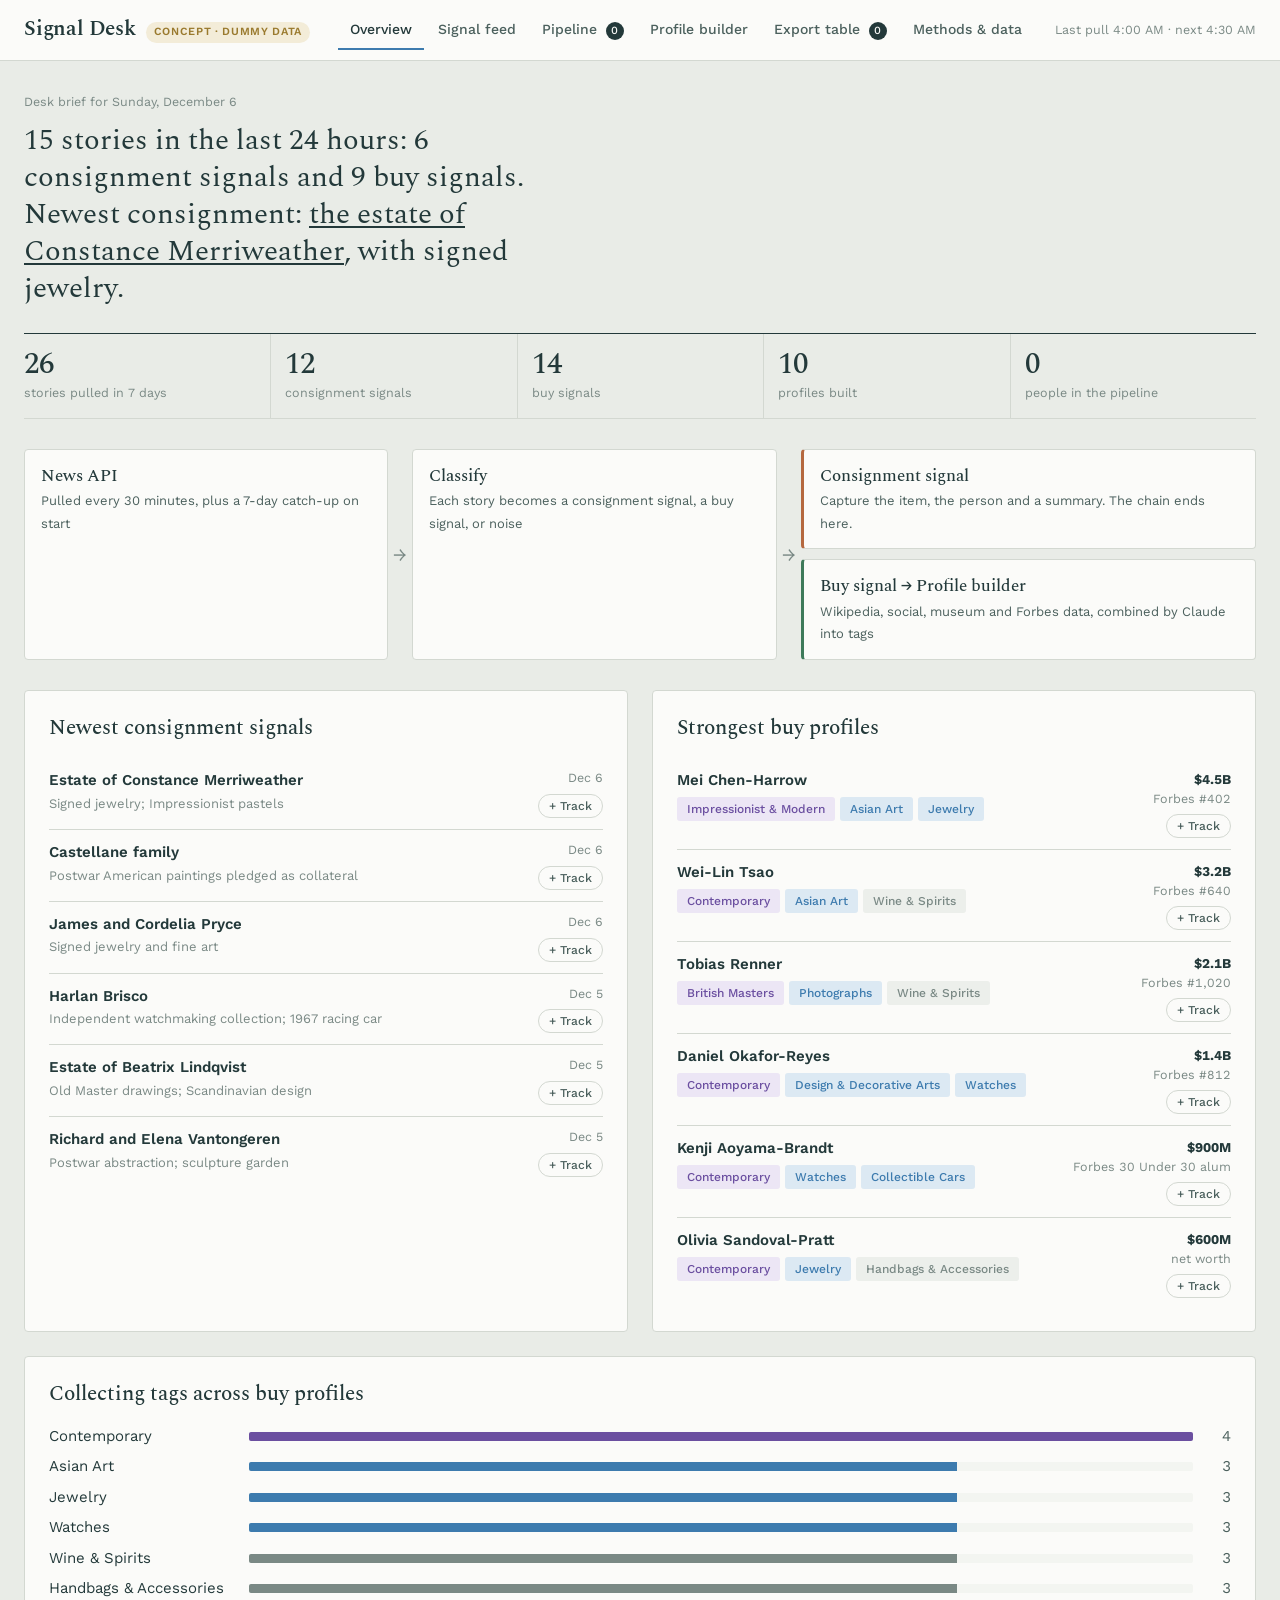
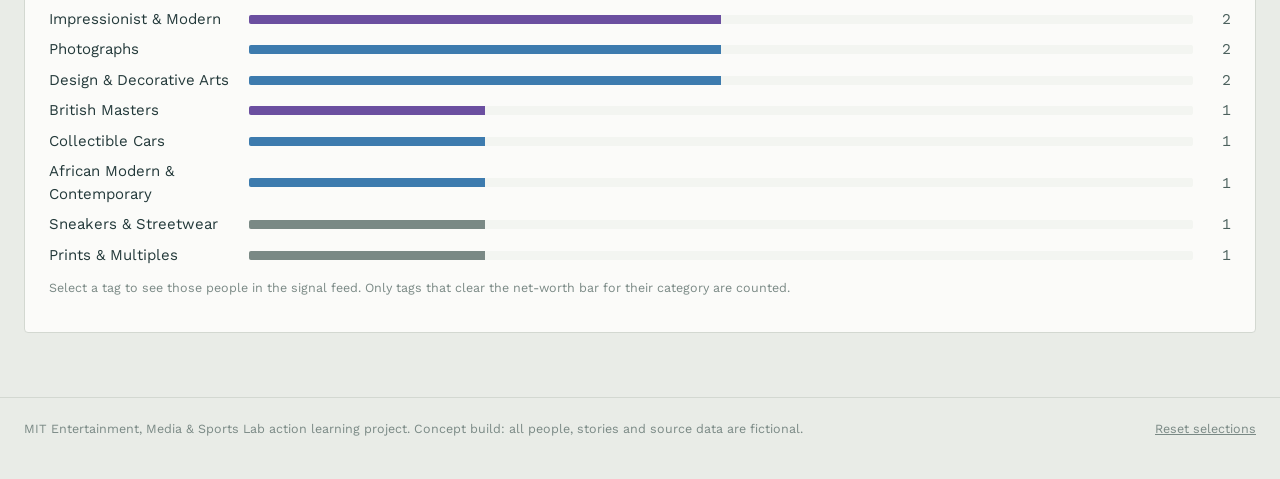
==== commit d9d85782: "Concept B: neutral consignment labels, clickable tag bars, and a Pipeline tab - Consignment stories " ====
--- a/static/concept/index.html
+++ b/static/concept/index.html
@@ -104,6 +104,9 @@
 .hbar .track{height:9px;background:var(--paper-2);border-radius:2px;overflow:hidden}
 .hbar .fill{height:100%}
 .hbar .v{text-align:right;color:var(--ink-2)}
+button.hbar{background:none;border:0;font:inherit;color:inherit;text-align:left;cursor:pointer;padding:4px 6px;margin:-4px -6px;border-radius:3px}
+button.hbar:hover{background:var(--paper-2)}
+button.hbar:hover .lbl{color:var(--lapis);text-decoration:underline;text-underline-offset:3px}
 
 /* feed */
 .toolbar{display:flex;flex-wrap:wrap;gap:10px;align-items:center;margin-bottom:14px}
@@ -202,6 +205,23 @@
 .claude-note{font-family:var(--serif);font-size:16px;line-height:1.6;margin:18px 0 0;padding:14px 16px;background:var(--paper-2);border-radius:3px}
 .placeholder{color:var(--ink-3);padding:30px 0}
 
+/* pipeline */
+.board{display:grid;grid-template-columns:repeat(3,minmax(240px,1fr));gap:16px;overflow-x:auto;padding-bottom:6px}
+.col{background:var(--paper-2);border:1px solid var(--rule);border-radius:4px;padding:14px;min-height:320px}
+.col h3{font-size:14px;font-weight:600;margin:0 0 4px;display:flex;justify-content:space-between;align-items:baseline}
+.col h3 .num{color:var(--ink-3);font-weight:500}
+.col p.hint{font-size:12.5px;color:var(--ink-3);margin:0 0 12px}
+.col .empty-col{font-size:13px;color:var(--ink-3);border:1px dashed var(--rule);border-radius:3px;padding:14px;text-align:center}
+.pcard{background:var(--paper);border:1px solid var(--rule);border-radius:3px;padding:12px;margin-bottom:10px}
+.pcard .c-top{display:flex;justify-content:space-between;gap:8px;align-items:flex-start}
+.pcard .c-name{font-weight:600;font-size:14px;cursor:pointer;background:none;border:0;padding:0;text-align:left;font-family:inherit;color:inherit}
+.pcard .c-name:hover{color:var(--lapis)}
+.pcard .c-story{font-size:12.5px;color:var(--ink-2);margin:8px 0}
+.pcard .c-act{display:flex;flex-wrap:wrap;gap:6px;margin-top:10px}
+.track-btn{border:1px solid var(--rule);background:var(--paper);color:var(--ink-2);border-radius:20px;padding:2px 10px;font-size:12px;font-weight:500;cursor:pointer;margin-top:6px;white-space:nowrap}
+.track-btn:hover{border-color:var(--lapis);color:var(--lapis)}
+.track-btn.on{background:var(--lapis-soft);border-color:var(--lapis);color:var(--lapis)}
+
 /* export */
 .exp-actions{display:flex;gap:10px;align-items:center;flex-wrap:wrap;margin-bottom:14px}
 td.small{font-size:13px;color:var(--ink-2);max-width:40ch}
@@ -226,6 +246,7 @@
 .toast.on{opacity:1;transform:translate(-50%,0)}
 
 @media (max-width:960px){
+  .board{grid-template-columns:repeat(3,minmax(240px,80vw))}
   .grid-2,.pb-grid{grid-template-columns:1fr}
   .kpis{grid-template-columns:repeat(3,1fr)}
   .kpis div:nth-child(4){border-left:0;padding-left:0}
@@ -264,6 +285,7 @@
     <nav class="tabs" aria-label="Sections">
       <button class="tab" data-page="overview" aria-current="page">Overview</button>
       <button class="tab" data-page="feed">Signal feed</button>
+      <button class="tab" data-page="pipeline">Pipeline <span class="badge" id="pipeBadge">0</span></button>
       <button class="tab" data-page="builder">Profile builder</button>
       <button class="tab" data-page="export">Export table <span class="badge" id="expBadge">0</span></button>
       <button class="tab" data-page="method">Methods &amp; data</button>
@@ -303,7 +325,7 @@
     <div class="panel" style="margin-top:24px">
       <h2 class="sec">Collecting tags across buy profiles</h2>
       <div class="hbars" id="ovTags"></div>
-      <p class="note">Only tags that clear the net-worth bar for their category are counted.</p>
+      <p class="note">Select a tag to see those people in the signal feed. Only tags that clear the net-worth bar for their category are counted.</p>
     </div>
   </section>
 
@@ -334,6 +356,13 @@
         <tbody id="feedBody"></tbody>
       </table>
     </div>
+  </section>
+
+  <!-- PIPELINE -->
+  <section class="page" id="page-pipeline">
+    <h1 class="pg">Pipeline</h1>
+    <p class="lede">People you chose to follow, from first look to first contact. Nothing lands here on its own: select Track on the Overview, or in a person's pop-up, to add someone.</p>
+    <div class="board" id="board"></div>
   </section>
 
   <!-- PROFILE BUILDER -->
@@ -377,7 +406,7 @@
     <p class="lede">How a news story becomes either a consignment lead or a tagged buyer profile, and where each piece of data would come from.</p>
     <div class="steps">
       <div class="step"><b><em>1</em>Pull</b><p>News API every 30 minutes (48 requests a day), plus a one-request-per-day catch-up for the last week.</p></div>
-      <div class="step"><b><em>2</em>Split</b><p>Death, divorce, debt and sale stories become consignment signals. IPOs, company sales, payouts and new homes become buy signals.</p></div>
+      <div class="step"><b><em>2</em>Split</b><p>Estate, family and financial-change stories, and announced sales, become consignment signals. IPOs, company sales, payouts and new homes become buy signals.</p></div>
       <div class="step"><b><em>3</em>Consignment</b><p>Capture only the item, the person and a one-line summary. No further research runs.</p></div>
       <div class="step"><b><em>4</em>Profile builder</b><p>For buyers: four sources plus a Claude pass produce tags, each tied back to the person and their prior stories.</p></div>
     </div>
@@ -403,7 +432,7 @@
     <h2 class="sec">Responsible use</h2>
     <div class="panel ethics">
       <p><b>Dummy data.</b> Every person, story, ranking and source finding on this page is fictional, made up to show the concept.</p>
-      <p><b>Consignment stops early on purpose.</b> Death, divorce and debt stories are sensitive; the desk records only what the story says and routes first contact through an intermediary.</p>
+      <p><b>Consignment stops early on purpose.</b> Estate, family and financial-change stories are sensitive; the desk records only what the story says and routes first contact through an intermediary.</p>
       <p><b>Tags are research leads, not facts.</b> Each tag shows its source so a specialist can verify it before any outreach.</p>
       <p><b>Privacy law applies.</b> Profiling under GDPR and similar laws needs a lawful basis; keep data minimal and delete it when stale.</p>
     </div>
@@ -536,7 +565,7 @@
     worth:600e6, forbes:null,
     find:{wikipedia:["Former COO of Brightline Social"],social:["Met Gala, 2026","Posts about women Abstract Expressionists"],museum:["Patron circle, SFMOMA (credit line)"],forbes:["Reported $600M settlement"]},
     tags:[["contemporary",["social","museum"],"Focus on women artists"],["jewelry",["social"],"Signed jewelry at events"],["handbags",["social"],"Vintage handbag posts"],
-          ["wealth","Recent liquidity: divorce settlement",["news"]],["aff","Met Gala attendee",["social"]]]},
+          ["wealth","Recent liquidity: settlement",["news"]],["aff","Met Gala attendee",["social"]]]},
 
   whitcombe:{name:"Estate of Margaret Whitcombe-Hale", role:"Philanthropist, Upper East Side · died August 2026", signal:"consign"},
   vantongeren:{name:"Richard and Elena Vantongeren", role:"Private equity partner and designer · Greenwich", signal:"consign"},
@@ -566,7 +595,7 @@
   [13.5,"buy","Special dividend","chen","Harrow Pacific special dividend pays family about HK$2.6B","The family behind Harrow Pacific received a special dividend.","Asia Markets Wire"],
   [13.5,"consign","Divorce","vantongeren","Greenwich couple files for divorce; estate offered off-market","Richard and Elena Vantongeren filed for divorce; their Greenwich estate is being marketed privately.","Fairfield Ledger","Postwar abstraction; sculpture garden"],
   [22.0,"buy","IPO filing","mehta","Northwind Robotics files to go public","CEO Arjun Mehta-Lowell holds a 14% stake, the filing shows.","Robotics Report"],
-  [22.0,"buy","Divorce settlement","sandoval","Former Brightline COO buys $24M Sea Cliff house","Olivia Sandoval-Pratt bought a Sea Cliff home after her divorce was finalized.","Bay Property Wire"],
+  [22.0,"buy","Settlement","sandoval","Former Brightline COO buys $24M Sea Cliff house","Olivia Sandoval-Pratt bought a Sea Cliff home after her divorce was finalized.","Bay Property Wire"],
   [30.5,"consign","Debt","feld","Feldspar Capital to return outside money; assets down 64%","Marcus Feld's fund is winding down after two years of losses.","Hedge Fund Letter","Blue-chip contemporary painting"],
   [30.5,"buy","New property","renner","Renner Capital founder registers 72-meter yacht","Tobias Renner registered a new yacht weeks after buying a Southampton estate.","Superyacht Times"],
   [46.0,"consign","Death","ashgrove","Beacon Hill estate of Col. Thomas Ashgrove enters probate","His obituary noted maritime paintings and early American silver.","Boston Chronicle","19th-century maritime paintings; early American silver"],
@@ -598,6 +627,23 @@
 let picked = new Set();                      // rows ticked in the feed (person ids)
 let feedType = "all";
 function saveExport(){ store.set("export",[...EXPORT]); renderBadge(); }
+const STAGES = [
+  {id:"tracking",   label:"Tracking",                 hint:"Flagged from the dashboard; research and timing still open", next:"Hand off to specialist"},
+  {id:"specialist", label:"Handed off to specialist", hint:"A department specialist owns the next step",                 next:"Mark contacted"},
+  {id:"contacted",  label:"Contacted",                hint:"First approach made"}
+];
+let PIPE = store.get("pipeline",{});          // person id -> stage id; only filled by the Track button
+Object.keys(PIPE).forEach(id=>{ if(!PEOPLE[id] || !STAGES.some(s=>s.id===PIPE[id])) delete PIPE[id]; });
+function savePipe(){ store.set("pipeline",PIPE); renderBadge(); }
+function setStage(id, stage){
+  if(stage) PIPE[id]=stage; else delete PIPE[id];
+  savePipe(); renderBoard(); renderOverview();
+  if($("#scrim").classList.contains("on")) openPerson(id);
+}
+const stageLabel = id => (STAGES.find(s=>s.id===PIPE[id])||{}).label;
+const trackBtn = id => PIPE[id]
+  ? `<button class="track-btn on" data-track="${esc(id)}" title="In the pipeline: ${esc(stageLabel(id))}. Select to stop tracking.">✓ ${PIPE[id]==="tracking"?"Tracking":esc(stageLabel(id))}</button>`
+  : `<button class="track-btn" data-track="${esc(id)}">+ Track</button>`;
 
 /* =====================================================================
    Helpers
@@ -627,6 +673,9 @@
 const tagHtml = t => t.tier ? `<span class="tag ${TIERS[t.tier].cls}" title="${esc(TIERS[t.tier].label)}">${esc(t.label)}</span>`
                             : `<span class="tag ${t.kind}">${esc(t.label)}</span>`;
 const allTagLabels = id => { const t=tagsOf(id); return [...t.collecting.map(x=>x.label), ...t.markers.map(x=>x.label)]; };
+/* Consignment stories show no event label (no "Death", "Divorce", "Debt"); buy stories keep theirs (IPO, Company sale...). */
+const evLabel = s => s.signal==="consign" ? "" : s.event;
+const metaLine = (...parts) => parts.filter(Boolean).map(esc).join(" · ");
 const sigPill = s => `<span class="sig ${s}">${s==="consign"?"Consignment":"Buy"}</span>`;
 
 /* =====================================================================
@@ -637,9 +686,10 @@
   document.querySelectorAll(".tab").forEach(b=>b.dataset.page===p ? b.setAttribute("aria-current","page") : b.removeAttribute("aria-current"));
   document.querySelectorAll("section.page").forEach(s=>s.classList.toggle("active", s.id==="page-"+p));
   if(p==="export") renderExport();
+  if(p==="pipeline") renderBoard();
   window.scrollTo({top:0});
 }
-function renderBadge(){ $("#expBadge").textContent = EXPORT.size; }
+function renderBadge(){ $("#expBadge").textContent = EXPORT.size; $("#pipeBadge").textContent = Object.keys(PIPE).length; }
 
 /* =====================================================================
    Overview
@@ -655,21 +705,21 @@
   $("#briefText").innerHTML = `${day.length} stories in the last 24 hours: ${dc} consignment signal${dc===1?"":"s"} and ${db} buy signal${db===1?"":"s"}. Newest consignment: <a href="#" class="lnk" data-person="${esc(cons[0].person)}" style="color:inherit">${esc(PEOPLE[cons[0].person].name.replace(/^Estate of /,"the estate of "))}</a>, with ${esc(cons[0].item.split(";")[0].toLowerCase())}.`;
   $("#kpis").innerHTML = [
     [STORIES.length,"stories pulled in 7 days"],[cons.length,"consignment signals"],[buys.length,"buy signals"],
-    [buyPeople.length,"profiles built"],[EXPORT.size,"people in the export table"]
+    [buyPeople.length,"profiles built"],[Object.keys(PIPE).length,"people in the pipeline"]
   ].map(([n,t])=>`<div><strong class="num">${n}</strong><small>${t}</small></div>`).join("");
 
   const seen=new Set();
   $("#ovConsign").innerHTML = cons.filter(s=>!seen.has(s.person)&&seen.add(s.person)).slice(0,6).map(s=>`<li data-person="${s.person}" tabindex="0">
     <div><div class="m-name">${esc(PEOPLE[s.person].name)}</div><div class="m-sub">${esc(s.item)}</div></div>
-    <div class="m-right"><span class="sig consign">${esc(s.event)}</span><div class="note" style="margin-top:4px">${fmtDate(s.pulled)}</div></div></li>`).join("");
+    <div class="m-right"><div class="note">${fmtDate(s.pulled)}</div>${trackBtn(s.person)}</div></li>`).join("");
   $("#ovBuy").innerHTML = buyPeople.sort((a,b)=>PEOPLE[b].worth-PEOPLE[a].worth).slice(0,6).map(id=>{ const t=tagsOf(id);
     return `<li data-person="${id}" tabindex="0"><div><div class="m-name">${esc(PEOPLE[id].name)}</div>
       <div class="tags" style="margin-top:5px">${t.collecting.slice(0,3).map(tagHtml).join("")}</div></div>
-      <div class="m-right num"><b>${money(PEOPLE[id].worth)}</b><div class="note">${esc(PEOPLE[id].forbes?"Forbes "+PEOPLE[id].forbes:"net worth")}</div></div></li>`; }).join("");
+      <div class="m-right num"><b>${money(PEOPLE[id].worth)}</b><div class="note">${esc(PEOPLE[id].forbes?"Forbes "+PEOPLE[id].forbes:"net worth")}</div>${trackBtn(id)}</div></li>`; }).join("");
 
   const counts={}; buyPeople.forEach(id=>tagsOf(id).collecting.forEach(t=>counts[t.key]=(counts[t.key]||0)+1));
   const rows=Object.entries(counts).sort((a,b)=>b[1]-a[1]||CATS[a[0]].tier-CATS[b[0]].tier); const max=rows.length?rows[0][1]:1;
-  $("#ovTags").innerHTML = rows.map(([k,v])=>`<div class="hbar"><span>${esc(CATS[k].label)}</span><span class="track"><span class="fill" style="display:block;width:${v/max*100}%;background:var(--${TIERS[CATS[k].tier].cls})"></span></span><span class="v num">${v}</span></div>`).join("");
+  $("#ovTags").innerHTML = rows.map(([k,v])=>`<button class="hbar" data-tagfilter="${esc(CATS[k].label)}" title="Show ${esc(CATS[k].label)} in the signal feed"><span class="lbl">${esc(CATS[k].label)}</span><span class="track"><span class="fill" style="display:block;width:${v/max*100}%;background:var(--${TIERS[CATS[k].tier].cls})"></span></span><span class="v num">${v}</span></button>`).join("");
 }
 
 /* =====================================================================
@@ -699,7 +749,7 @@
       <td class="chk"><input type="checkbox" data-pick="${s.person}" ${picked.has(s.person)?"checked":""} aria-label="Select ${esc(p.name)}"></td>
       <td class="when num">${fmtDate(s.pulled)}<div class="note">${fmtTime(s.pulled)}</div></td>
       <td>${sigPill(s.signal)}</td>
-      <td><div class="ev-title">${esc(s.headline)}</div><div class="ev-sub">${esc(s.event)} · ${esc(s.source)} · published ${fmtTime(s.published)}</div></td>
+      <td><div class="ev-title">${esc(s.headline)}</div><div class="ev-sub">${metaLine(evLabel(s), s.source, "published "+fmtTime(s.published))}</div></td>
       <td><div class="p-name">${esc(p.name)}</div>${EXPORT.has(s.person)?`<div class="in-export">In export table</div>`:""}</td>
       <td>${tagCell}</td></tr>`);
   });
@@ -718,6 +768,11 @@
 $("#typeSeg").addEventListener("click",e=>{ const b=e.target.closest("button"); if(!b) return; feedType=b.dataset.type;
   document.querySelectorAll("#typeSeg button").forEach(x=>x.setAttribute("aria-pressed", x===b)); renderFeed(); });
 $("#feedSearch").oninput=renderFeed; $("#tagFilter").onchange=renderFeed;
+function showTagInFeed(label){
+  feedType="all"; document.querySelectorAll("#typeSeg button").forEach(x=>x.setAttribute("aria-pressed", x.dataset.type==="all"));
+  $("#feedSearch").value=""; $("#tagFilter").value=label; renderFeed(); go("feed");
+  toast(`Signal feed filtered to ${label}`);
+}
 $("#chkAll").onchange=e=>{ const ids=[...new Set(feedRows().map(r=>r.person))]; ids.forEach(id=>e.target.checked?picked.add(id):picked.delete(id)); renderFeed(); };
 $("#bulkAdd").onclick=()=>{ const n=[...picked].filter(id=>!EXPORT.has(id)).length; picked.forEach(id=>EXPORT.add(id)); picked.clear(); saveExport(); renderFeed(); renderOverview();
   toast(n?`${n} ${n===1?"person":"people"} added to the export table`:"Already in the export table"); };
@@ -741,39 +796,67 @@
   $("#modal").innerHTML = `
     <div class="m-head">
       <button class="m-close" id="mClose" aria-label="Close">&times;</button>
-      <div class="m-kicker">${sigPill(p.signal)}<span>${st.length} stor${st.length===1?"y":"ies"} on file</span>${EXPORT.has(id)?`<span class="in-export">In export table</span>`:""}</div>
+      <div class="m-kicker">${sigPill(p.signal)}<span>${st.length} stor${st.length===1?"y":"ies"} on file</span>${PIPE[id]?`<span class="in-export">Pipeline: ${esc(stageLabel(id))}</span>`:""}${EXPORT.has(id)?`<span class="in-export">In export table</span>`:""}</div>
       <h2 class="m-title" id="mTitle">${esc(p.name)}</h2><p class="m-role">${esc(p.role)}</p>
     </div>
     <div class="m-body">
-      ${now?`<h4>Current story</h4><div class="story-now" style="--c:${color(now)}"><div class="note">${fmtDate(now.published)} · ${esc(now.source)} · ${esc(now.event)}</div>
+      ${now?`<h4>Current story</h4><div class="story-now" style="--c:${color(now)}"><div class="note">${metaLine(fmtDate(now.published), now.source, evLabel(now))}</div>
         <div class="h">${esc(now.headline)}</div><p>${esc(now.summary)}</p>${now.item?`<p><b>Item:</b> ${esc(now.item)}</p>`:""}</div>`:`<h4>Current story</h4><p class="note">No stories on file. This profile was built from a typed name.</p>`}
       ${body}
       <h4>Previous stories</h4>
-      ${prev.length?`<ul class="prev">${prev.map(s=>`<li style="--c:${color(s)}"><div class="d">${fmtDate(s.published)} · ${esc(s.source)} · ${esc(s.event)}</div><div>${esc(s.headline)}</div></li>`).join("")}</ul>`:`<p class="note">None yet.</p>`}
+      ${prev.length?`<ul class="prev">${prev.map(s=>`<li style="--c:${color(s)}"><div class="d">${metaLine(fmtDate(s.published), s.source, evLabel(s))}</div><div>${esc(s.headline)}</div></li>`).join("")}</ul>`:`<p class="note">None yet.</p>`}
     </div>
     <div class="m-actions">
       <button class="btn" id="mExport">${EXPORT.has(id)?"Remove from export table":"Add to export table"}</button>
+      <button class="btn ghost" id="mTrack">${!PIPE[id]?"Track in pipeline":PIPE[id]==="tracking"?"Stop tracking":`Remove from pipeline (${esc(stageLabel(id))})`}</button>
       <button class="btn ghost" id="mBuild">Open in profile builder</button>
     </div>`;
   $("#scrim").classList.add("on"); $("#scrim").setAttribute("aria-hidden","false"); $("#mClose").focus();
   $("#mClose").onclick=closePerson;
   $("#mExport").onclick=()=>{ EXPORT.has(id)?EXPORT.delete(id):EXPORT.add(id); saveExport(); renderFeed(); renderOverview(); openPerson(id);
     toast(EXPORT.has(id)?`${p.name} added to the export table`:`${p.name} removed from the export table`); };
+  $("#mTrack").onclick=()=>{ const was=PIPE[id]; setStage(id, was?null:"tracking"); toast(was?`${p.name} removed from the pipeline`:`${p.name} added to Tracking`); };
   $("#mBuild").onclick=()=>{ closePerson(); go("builder"); $("#pbPick").value=id; $("#pbName").value=""; buildProfile(); };
 }
 function closePerson(){ $("#scrim").classList.remove("on"); $("#scrim").setAttribute("aria-hidden","true"); if(lastFocus&&lastFocus.focus) lastFocus.focus(); }
 $("#scrim").addEventListener("click",e=>{ if(e.target===$("#scrim")) closePerson(); });
 document.addEventListener("keydown",e=>{
   if(e.key==="Escape" && $("#scrim").classList.contains("on")) closePerson();
-  if((e.key==="Enter"||e.key===" ") && e.target.matches("[data-person]:not(a)")){ e.preventDefault(); openPerson(e.target.dataset.person); }
+  if((e.key==="Enter"||e.key===" ") && e.target.matches("[data-person]:not(a):not(button)")){ e.preventDefault(); openPerson(e.target.dataset.person); }
 });
 document.addEventListener("click",e=>{
+  const tb=e.target.closest("[data-track]");
+  if(tb){ e.preventDefault(); e.stopPropagation(); const id=tb.dataset.track, was=PIPE[id]; setStage(id, was?null:"tracking");
+    toast(was?`${PEOPLE[id].name} removed from the pipeline`:`${PEOPLE[id].name} added to Tracking`); return; }
+  const sb=e.target.closest("[data-stage]");
+  if(sb){ const id=sb.dataset.stage, to=sb.dataset.to||null; setStage(id,to);
+    toast(to?`${PEOPLE[id].name} moved to ${STAGES.find(x=>x.id===to).label}`:`${PEOPLE[id].name} removed from the pipeline`); return; }
+  const tf=e.target.closest("[data-tagfilter]");
+  if(tf){ showTagInFeed(tf.dataset.tagfilter); return; }
   const pk=e.target.closest("[data-pick]");
   if(pk){ e.stopPropagation(); pk.checked?picked.add(pk.dataset.pick):picked.delete(pk.dataset.pick); renderFeed(); return; }
   if(e.target.closest("td.chk")) return;
   const rm=e.target.closest("[data-remove]"); if(rm){ EXPORT.delete(rm.dataset.remove); saveExport(); renderExport(); renderFeed(); renderOverview(); return; }
   const t=e.target.closest("[data-person]"); if(t && !e.target.closest(".modal")){ e.preventDefault(); openPerson(t.dataset.person); }
 });
+
+/* =====================================================================
+   Pipeline board
+   ===================================================================== */
+function renderBoard(){
+  $("#board").innerHTML = STAGES.map((st,i)=>{
+    const ids=Object.keys(PIPE).filter(id=>PIPE[id]===st.id).sort((a,b)=>(latestOf(b)?.published||0)-(latestOf(a)?.published||0));
+    const cards=ids.map(id=>{ const p=PEOPLE[id], s=latestOf(id), t=tagsOf(id);
+      const detail = p.signal==="consign" && s ? `<span class="tag item">Item: ${esc(s.item)}</span>`
+        : `<div class="tags">${t.collecting.slice(0,3).map(tagHtml).join("")}</div>`;
+      return `<div class="pcard"><div class="c-top"><button class="c-name" data-person="${esc(id)}">${esc(p.name)}</button>${sigPill(p.signal)}</div>
+        ${s?`<div class="c-story">${esc(fmtDate(s.published))}: ${esc(s.headline)}</div>`:""}
+        ${detail}
+        <div class="c-act">${i>0?`<button class="btn ghost sm" data-stage="${esc(id)}" data-to="${STAGES[i-1].id}">Back</button>`:`<button class="btn ghost sm" data-stage="${esc(id)}" data-to="">Stop tracking</button>`}${st.next?`<button class="btn sm" data-stage="${esc(id)}" data-to="${STAGES[i+1].id}">${st.next}</button>`:""}</div></div>`; }).join("");
+    const empty = i===0 ? "Nothing tracked yet. Select Track on the Overview or in a person's pop-up." : "Empty";
+    return `<div class="col"><h3>${st.label}<span class="num">${ids.length}</span></h3><p class="hint">${st.hint}</p>${cards||`<div class="empty-col">${empty}</div>`}</div>`;
+  }).join("");
+}
 
 /* =====================================================================
    Profile builder
@@ -874,7 +957,7 @@
     ${t.below.length?`<div class="tag-group"><h5>Evidence below the net-worth bar</h5><div class="tag-list">${t.below.map(x=>`<div class="tag-row"><div><span class="tag below">${esc(x.label)}</span></div><div class="why">Needs ${money(TIERS[x.tier].min)} for ${esc(TIERS[x.tier].label.toLowerCase())} · ${esc(x.why||"")}</div></div>`).join("")}</div></div>`:""}
     <div class="tag-group"><h5>Wealth and affiliation</h5><div class="tag-list">${t.markers.map(row).join("")||`<p class="note">None found.</p>`}</div></div>
     <div class="tag-group"><h5>Events tied to this person</h5>
-      ${st.length?`<ul class="prev">${st.map(s=>`<li style="--c:${s.signal==="consign"?"var(--consign)":"var(--buy)"}"><div class="d">${fmtDate(s.published)} · ${esc(s.event)} · ${esc(s.source)}</div><div>${esc(s.headline)}</div></li>`).join("")}</ul>`:`<p class="note">No stories pulled for this name yet.</p>`}
+      ${st.length?`<ul class="prev">${st.map(s=>`<li style="--c:${s.signal==="consign"?"var(--consign)":"var(--buy)"}"><div class="d">${metaLine(fmtDate(s.published), evLabel(s), s.source)}</div><div>${esc(s.headline)}</div></li>`).join("")}</ul>`:`<p class="note">No stories pulled for this name yet.</p>`}
     </div>
     <div style="display:flex;gap:10px;margin-top:22px;flex-wrap:wrap">
       <button class="btn" id="pbExport">${EXPORT.has(id)?"Remove from export table":"Add to export table"}</button>
@@ -939,9 +1022,9 @@
 /* =====================================================================
    Init
    ===================================================================== */
-$("#resetBtn").onclick=()=>{ EXPORT.clear(); picked.clear(); Object.keys(CUSTOM).forEach(k=>{ delete PEOPLE[k]; delete CUSTOM[k]; }); store.set("custom",{}); saveExport();
+$("#resetBtn").onclick=()=>{ EXPORT.clear(); picked.clear(); PIPE={}; store.set("pipeline",{}); renderBoard(); Object.keys(CUSTOM).forEach(k=>{ delete PEOPLE[k]; delete CUSTOM[k]; }); store.set("custom",{}); saveExport();
   renderPicker(); renderFeed(); renderOverview(); renderExport(); toast("Selections reset"); };
-renderBadge(); renderOverview(); initTagFilter(); renderFeed(); renderPicker(); renderExport(); renderMethod();
+renderBadge(); renderOverview(); initTagFilter(); renderFeed(); renderBoard(); renderPicker(); renderExport(); renderMethod();
 </script>
 </body>
 </html>
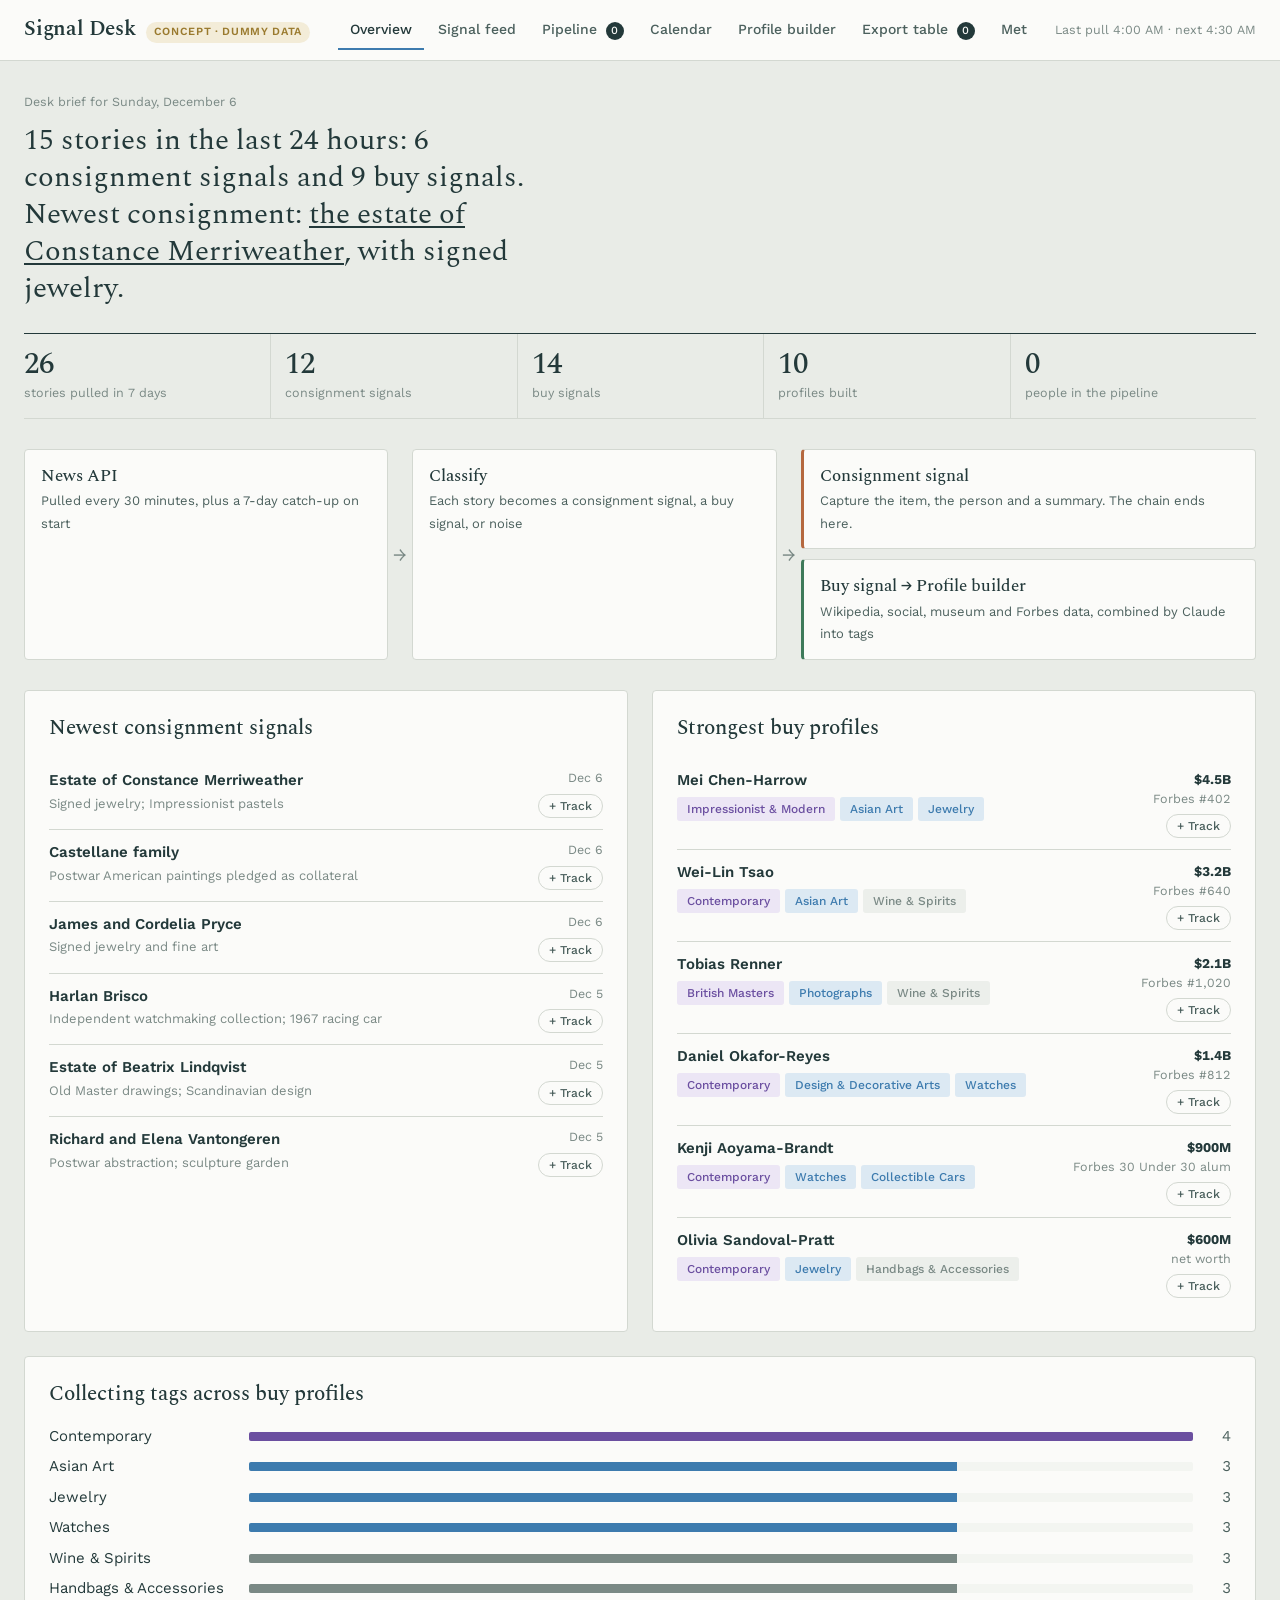
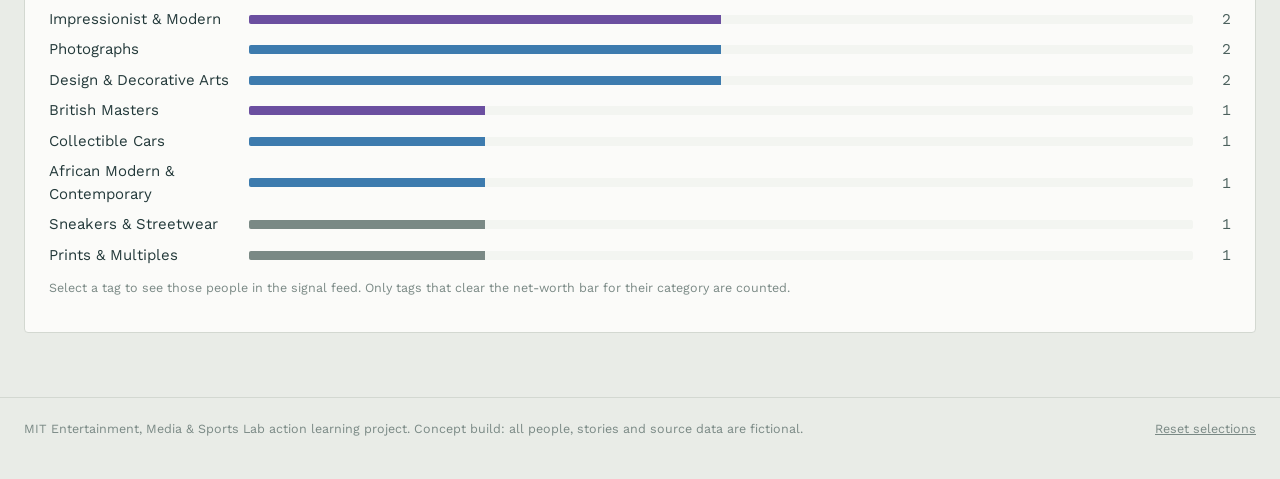
==== commit bf97ca66: "Add a Calendar tab with Sotheby's 2026-27 top sales and events Month grid of the 10 top sales and 20" ====
--- a/static/concept/index.html
+++ b/static/concept/index.html
@@ -216,7 +216,10 @@
 .pcard .c-top{display:flex;justify-content:space-between;gap:8px;align-items:flex-start}
 .pcard .c-name{font-weight:600;font-size:14px;cursor:pointer;background:none;border:0;padding:0;text-align:left;font-family:inherit;color:inherit}
 .pcard .c-name:hover{color:var(--lapis)}
-.pcard .c-story{font-size:12.5px;color:var(--ink-2);margin:8px 0}
+.pcard .c-stories{list-style:none;margin:8px 0;padding:0 0 0 10px;border-left:2px solid var(--rule)}
+.pcard .c-stories li{font-size:12.5px;color:var(--ink-2);padding:3px 0}
+.pcard .c-stories .d{color:var(--ink-3)}
+.pcard .c-count{font-size:11.5px;color:var(--ink-3);margin-top:6px}
 .pcard .c-act{display:flex;flex-wrap:wrap;gap:6px;margin-top:10px}
 .track-btn{border:1px solid var(--rule);background:var(--paper);color:var(--ink-2);border-radius:20px;padding:2px 10px;font-size:12px;font-weight:500;cursor:pointer;margin-top:6px;white-space:nowrap}
 .track-btn:hover{border-color:var(--lapis);color:var(--lapis)}
@@ -275,6 +278,53 @@
   .modal{max-height:100vh;border-radius:0}
 }
 @media (prefers-reduced-motion:reduce){*{transition:none!important;animation:none!important}}
+/* ---- Calendar ---- */
+.cal-grid{display:grid;grid-template-columns:minmax(0,1fr) minmax(0,400px);gap:24px;align-items:start}
+.cal-head{display:flex;align-items:center;justify-content:space-between;gap:12px;margin-bottom:14px;flex-wrap:wrap}
+.cal-head h2{margin:0}
+.cal-nav{display:flex;gap:6px}
+.cal-month{display:grid;grid-template-columns:repeat(7,minmax(0,1fr));border-top:1px solid var(--rule);border-left:1px solid var(--rule)}
+.cal-dow{font-size:11px;font-weight:600;letter-spacing:.05em;text-transform:uppercase;color:var(--ink-3);padding:6px 8px;border-right:1px solid var(--rule);border-bottom:1px solid var(--rule);background:var(--paper-2)}
+.cal-day{min-height:104px;padding:5px 5px 6px;border-right:1px solid var(--rule);border-bottom:1px solid var(--rule);background:var(--paper);display:flex;flex-direction:column;gap:3px;min-width:0}
+.cal-day.out{background:var(--paper-2)}
+.cal-day.out .d{color:var(--ink-3);opacity:.6}
+.cal-day .d{font-size:12px;color:var(--ink-2);padding:0 3px}
+.cal-day.today .d{color:var(--paper);background:var(--lapis);border-radius:10px;align-self:flex-start;padding:0 7px;font-weight:600}
+.ev{display:block;width:100%;text-align:left;border:0;border-left:3px solid var(--c,var(--lapis));background:var(--cs,var(--lapis-soft));color:var(--ink);font-size:11.5px;line-height:1.3;padding:3px 5px;border-radius:2px;cursor:pointer;overflow:hidden;text-overflow:ellipsis;white-space:nowrap}
+.ev:hover{filter:brightness(.97)}
+.ev.cont{opacity:.55;font-style:italic}
+.ev.sel{outline:2px solid var(--ink);outline-offset:-1px}
+.ev.past{opacity:.6}
+.ev.k-sale{--c:var(--t1);--cs:var(--t1-soft)}
+.ev.k-week{--c:var(--wealth);--cs:var(--wealth-soft)}
+.ev.k-show{--c:var(--lapis);--cs:var(--lapis-soft)}
+.ev.k-prog{--c:var(--t3);--cs:var(--t3-soft)}
+.ev.k-car{--c:var(--consign);--cs:var(--consign-soft)}
+#calSeg{max-width:100%;overflow-x:auto;scrollbar-width:none}
+#calSeg button{white-space:nowrap}
+.cal-more{font-size:11px;color:var(--ink-3);background:none;border:0;padding:0 4px;text-align:left;cursor:pointer}
+.cal-legend{display:flex;gap:14px;flex-wrap:wrap;font-size:12.5px;color:var(--ink-2);margin:12px 0 0}
+.cal-legend span{display:inline-flex;align-items:center;gap:6px}
+.cal-legend i{width:10px;height:10px;border-radius:2px;background:var(--c);display:inline-block}
+.cal-ongoing{margin-top:22px}
+.cal-ongoing .ev{white-space:normal;font-size:13px;padding:7px 9px;margin-top:6px}
+.ev-detail h3{font-family:var(--serif);font-weight:500;font-size:23px;line-height:1.2;margin:6px 0 6px}
+.ev-meta{font-size:13.5px;color:var(--ink-2);margin:0 0 10px}
+.ev-kind{display:inline-block;font-size:11px;font-weight:600;letter-spacing:.05em;text-transform:uppercase;padding:2px 8px;border-radius:20px;background:var(--cs);color:var(--c)}
+.ev-top{display:inline-block;font-size:11px;font-weight:600;letter-spacing:.05em;text-transform:uppercase;padding:2px 8px;border-radius:20px;background:var(--wealth-soft);color:var(--wealth);margin-left:6px}
+.ev-detail h4{font-size:12px;font-weight:600;letter-spacing:.06em;text-transform:uppercase;color:var(--ink-3);margin:20px 0 6px}
+.ev-people li{grid-template-columns:1fr auto}
+.ev-why{font-size:12.5px;color:var(--ink-2);margin-top:3px}
+.ev-score{font-size:11px;color:var(--ink-3)}
+@media (max-width:960px){ .cal-grid{grid-template-columns:1fr} }
+@media (max-width:620px){
+  .cal-day{min-height:62px;padding:3px}
+  .cal-day .ev{font-size:0;padding:0;height:6px;border-left:0;background:var(--c)}
+  .cal-day .ev.cont{opacity:.35}
+  .cal-dow{padding:4px 3px;font-size:10px}
+  .cal-more{font-size:10px;padding:0}
+  .cal-more .mtxt{display:none}
+}
 </style>
 </head>
 <body>
@@ -286,6 +336,7 @@
       <button class="tab" data-page="overview" aria-current="page">Overview</button>
       <button class="tab" data-page="feed">Signal feed</button>
       <button class="tab" data-page="pipeline">Pipeline <span class="badge" id="pipeBadge">0</span></button>
+      <button class="tab" data-page="calendar">Calendar</button>
       <button class="tab" data-page="builder">Profile builder</button>
       <button class="tab" data-page="export">Export table <span class="badge" id="expBadge">0</span></button>
       <button class="tab" data-page="method">Methods &amp; data</button>
@@ -332,7 +383,7 @@
   <!-- FEED -->
   <section class="page" id="page-feed">
     <h1 class="pg">Signal feed</h1>
-    <p class="lede">Every story the desk pulled, newest pull first. Select a row to open the person, or tick rows to add several people to the export table at once.</p>
+    <p class="lede">Every story the desk pulled, newest pull first. Select a row to open the person, or tick rows to add several people to the pipeline or the export table at once.</p>
     <div class="toolbar">
       <div class="seg" role="group" aria-label="Signal type" id="typeSeg">
         <button data-type="all" aria-pressed="true">All</button>
@@ -344,6 +395,7 @@
     </div>
     <div class="bulkbar" id="bulkbar" hidden>
       <span id="bulkCount"></span>
+      <button class="btn sm" id="bulkTrack">Add to pipeline</button>
       <button class="btn sm" id="bulkAdd">Add to export table</button>
       <button class="btn sm ghost" id="bulkClear">Clear selection</button>
     </div>
@@ -361,8 +413,44 @@
   <!-- PIPELINE -->
   <section class="page" id="page-pipeline">
     <h1 class="pg">Pipeline</h1>
-    <p class="lede">People you chose to follow, from first look to first contact. Nothing lands here on its own: select Track on the Overview, or in a person's pop-up, to add someone.</p>
+    <p class="lede">People you chose to follow, one card per person with every story about them, from first look to first contact. Nothing lands here on its own: select Track on the Overview or in a person's pop-up, or tick rows in the signal feed and select Add to pipeline.</p>
     <div class="board" id="board"></div>
+  </section>
+
+  <!-- CALENDAR -->
+  <section class="page" id="page-calendar">
+    <h1 class="pg">Calendar</h1>
+    <p class="lede">Sotheby's top sales and events for the 2026–27 season. Select an event to see the people on the desk whose collecting tags, markers and location fit it best, plus consignment leads whose items suit the sale.</p>
+    <div class="toolbar">
+      <div class="seg" role="group" aria-label="Event type" id="calSeg">
+        <button data-k="all" aria-pressed="true">All</button>
+        <button data-k="sale" aria-pressed="false">Sales</button>
+        <button data-k="week" aria-pressed="false">Collector weeks</button>
+        <button data-k="show" aria-pressed="false">Exhibitions</button>
+        <button data-k="car" aria-pressed="false">Cars</button>
+        <button data-k="prog" aria-pressed="false">Programmes</button>
+      </div>
+    </div>
+    <div class="cal-grid">
+      <div class="panel">
+        <div class="cal-head">
+          <h2 class="sec" id="calTitle"></h2>
+          <div class="cal-nav">
+            <button class="btn ghost sm" id="calPrev" aria-label="Previous month">←</button>
+            <button class="btn ghost sm" id="calToday">Today</button>
+            <button class="btn ghost sm" id="calNext" aria-label="Next month">→</button>
+          </div>
+        </div>
+        <div class="cal-month" id="calMonth"></div>
+        <div class="cal-legend">
+          <span style="--c:var(--t1)"><i></i>Sale</span><span style="--c:var(--wealth)"><i></i>Collector week</span>
+          <span style="--c:var(--lapis)"><i></i>Exhibition</span><span style="--c:var(--consign)"><i></i>Collector cars</span>
+          <span style="--c:var(--t3)"><i></i>Programme</span><span><i style="--c:var(--ink-3);opacity:.5"></i>Continues from an earlier day</span>
+        </div>
+        <div class="cal-ongoing" id="calOngoing"></div>
+      </div>
+      <div class="panel ev-detail" id="calDetail"><p class="placeholder">Select an event to see who to invite.</p></div>
+    </div>
   </section>
 
   <!-- PROFILE BUILDER -->
@@ -638,6 +726,7 @@
 function setStage(id, stage){
   if(stage) PIPE[id]=stage; else delete PIPE[id];
   savePipe(); renderBoard(); renderOverview();
+  if(document.querySelector("#page-calendar.active")) renderEventDetail();
   if($("#scrim").classList.contains("on")) openPerson(id);
 }
 const stageLabel = id => (STAGES.find(s=>s.id===PIPE[id])||{}).label;
@@ -687,6 +776,7 @@
   document.querySelectorAll("section.page").forEach(s=>s.classList.toggle("active", s.id==="page-"+p));
   if(p==="export") renderExport();
   if(p==="pipeline") renderBoard();
+  if(p==="calendar") renderCalendar();
   window.scrollTo({top:0});
 }
 function renderBadge(){ $("#expBadge").textContent = EXPORT.size; $("#pipeBadge").textContent = Object.keys(PIPE).length; }
@@ -777,6 +867,13 @@
 $("#bulkAdd").onclick=()=>{ const n=[...picked].filter(id=>!EXPORT.has(id)).length; picked.forEach(id=>EXPORT.add(id)); picked.clear(); saveExport(); renderFeed(); renderOverview();
   toast(n?`${n} ${n===1?"person":"people"} added to the export table`:"Already in the export table"); };
 $("#bulkClear").onclick=()=>{ picked.clear(); renderFeed(); };
+$("#bulkTrack").onclick=()=>{
+  // New people start in Tracking; anyone already further along keeps their stage.
+  const added=[...picked].filter(id=>!PIPE[id]); added.forEach(id=>PIPE[id]="tracking");
+  const n=added.length, already=picked.size-n;
+  picked.clear(); savePipe(); renderBoard(); renderFeed(); renderOverview();
+  toast(n?`${n} ${n===1?"person":"people"} added to Tracking${already?` (${already} already in the pipeline)`:""}`:"Already in the pipeline");
+};
 
 /* =====================================================================
    Person pop-up
@@ -846,11 +943,12 @@
 function renderBoard(){
   $("#board").innerHTML = STAGES.map((st,i)=>{
     const ids=Object.keys(PIPE).filter(id=>PIPE[id]===st.id).sort((a,b)=>(latestOf(b)?.published||0)-(latestOf(a)?.published||0));
-    const cards=ids.map(id=>{ const p=PEOPLE[id], s=latestOf(id), t=tagsOf(id);
-      const detail = p.signal==="consign" && s ? `<span class="tag item">Item: ${esc(s.item)}</span>`
+    const cards=ids.map(id=>{ const p=PEOPLE[id], allSt=storiesOf(id), s=allSt[0], t=tagsOf(id);
+      const items=[...new Set(allSt.map(x=>x.item).filter(Boolean))];
+      const detail = p.signal==="consign" && items.length ? items.map(it=>`<span class="tag item">Item: ${esc(it)}</span>`).join(" ")
         : `<div class="tags">${t.collecting.slice(0,3).map(tagHtml).join("")}</div>`;
       return `<div class="pcard"><div class="c-top"><button class="c-name" data-person="${esc(id)}">${esc(p.name)}</button>${sigPill(p.signal)}</div>
-        ${s?`<div class="c-story">${esc(fmtDate(s.published))}: ${esc(s.headline)}</div>`:""}
+        ${allSt.length?`<div class="c-count">${allSt.length} stor${allSt.length===1?"y":"ies"}</div><ul class="c-stories">${allSt.map(x=>`<li><span class="d">${esc(fmtDate(x.published))}:</span> ${esc(x.headline)}</li>`).join("")}</ul>`:""}
         ${detail}
         <div class="c-act">${i>0?`<button class="btn ghost sm" data-stage="${esc(id)}" data-to="${STAGES[i-1].id}">Back</button>`:`<button class="btn ghost sm" data-stage="${esc(id)}" data-to="">Stop tracking</button>`}${st.next?`<button class="btn sm" data-stage="${esc(id)}" data-to="${STAGES[i+1].id}">${st.next}</button>`:""}</div></div>`; }).join("");
     const empty = i===0 ? "Nothing tracked yet. Select Track on the Overview or in a person's pop-up." : "Empty";
@@ -1020,11 +1118,181 @@
 }
 
 /* =====================================================================
+   Calendar: Sotheby's top sales and events, 2026–27 season (from Sothebys_Top_Sales_Events_2026-27.xlsx).
+   cats = collecting categories the event sells or shows; city = where it happens (for location fit).
+   kind: sale | week (collector week) | show (exhibition) | car (RM Sotheby's) | prog (talks, valuation days)
+   ===================================================================== */
+const EVENTS = [
+  {id:"s1", top:1, kind:"sale", label:"Evening sale", name:"Vision: The Theodore & Ruth Baum Collection – Evening", desc:"Single-owner postwar American abstraction, Pop, Minimalism and Italian art. Top lots: Mitchell ($12–18M), Rothko ($10–15M), Ruscha 'Dimple' ($10–15M).", loc:"New York (945 Madison)", city:"ny", start:"2026-11-16", time:"6pm", cats:["contemporary","americana"], url:"https://www.sothebys.com/en/buy/auction/2026/vision-the-extraordinary-collection-of-theodore-and-ruth-baum-evening-auction"},
+  {id:"s2", top:2, kind:"sale", label:"Evening sale", name:"The Now & Contemporary Evening Auction", desc:"Flagship NY contemporary evening sale. Lichtenstein ($20–30M), Bacon 'Self-Portrait' and Kusama ($10–15M each), plus Senna's 1994 Williams FW16.", loc:"New York", city:"ny", start:"2026-11-16", time:"7pm", cats:["contemporary","british","cars"], url:"https://www.sothebys.com/en/buy/auction/2026/the-now-contemporary-evening-auction-2"},
+  {id:"s3", top:3, kind:"sale", label:"Evening sale", name:"Legendary: The Blaquier-Arrieta Collection – Evening", desc:"Museum-level Impressionism to early Fauvism, incl. Van Gogh, Cézanne, Pissarro.", loc:"New York", city:"ny", start:"2026-11-18", time:"6pm", cats:["impmod","latam"], url:"https://www.sothebys.com/en/buy/auction/2026/legendary-the-blaquier-arrieta-collection-evening-auction"},
+  {id:"s4", top:4, kind:"sale", label:"Evening sale", name:"Modern Evening Auction", desc:"Presented by CELINE. Armand Hammer Collection highlights; Picasso, Seurat, Magritte, Monet, Kahlo.", loc:"New York", city:"ny", start:"2026-11-18", time:"7pm", cats:["impmod","latam"], url:"https://www.sothebys.com/en/buy/auction/2026/modern-evening-auction-4"},
+  {id:"s5", top:5, kind:"sale", label:"Evening sale", name:"Une demeure princière, Part I – Vente du soir", desc:"Evening sale from the residence of Sheikh Hamad Bin Abdullah Al Thani; Parts II–V run 5–9 Nov.", loc:"Paris", city:"paris", start:"2026-11-04", time:"6pm", cats:["design","oldmasters","islamic"], url:"https://www.sothebys.com/en/buy/auction/2026/part-i-une-demeure-princiere-la-residence-de-son-altesse-cheikh-hamad-bin-abdullah-al-thani-vente-du-soir"},
+  {id:"s6", top:6, kind:"sale", label:"Single-owner sale", name:"Pauline Karpidas: The Jewelry Collection", desc:"70 jewels by JAR, Belperron, Cartier, Van Cleef & Arpels and others; ~$10M total estimate.", loc:"New York", city:"ny", start:"2026-12-08", time:"6pm", cats:["jewelry"], url:"https://www.sothebys.com/en/buy/auction/2026/pauline-karpidas-the-jewelry-collection"},
+  {id:"s7", top:7, kind:"sale", label:"Sale", name:"Important Watches", desc:"Main live watch sale of Geneva Luxury Week.", loc:"Geneva", city:"geneva", start:"2026-11-08", end:"2026-11-09", cats:["watches"], url:"https://www.sothebys.com/en/buy/auction/2026/important-watches-ge2604"},
+  {id:"s8", top:8, kind:"sale", label:"Evening sale", name:"Royal & Noble Jewels", desc:"Evening sale of jewels with royal and noble provenance; same day as High Jewelry.", loc:"Geneva", city:"geneva", start:"2026-11-11", time:"5pm", cats:["jewelry"], url:"https://www.sothebys.com/en/buy/auction/2026/royal-noble-jewelry-ge2609"},
+  {id:"s9", top:9, kind:"sale", label:"Sale", name:"Breaking Ground", desc:"Sotheby's first international fine art auction in Abu Dhabi: Warhol, Monet, Etel Adnan, S.H. Raza and leading Arab artists.", loc:"Abu Dhabi (Saadiyat Grove)", city:"gulf", start:"2026-12-10", cats:["contemporary","impmod","islamic","asian"], url:"https://canvasonline.com/sothebys-collectors-week-returns-to-abu-dhabi-featuring-first-fine-art-auction/"},
+  {id:"s10", top:10, kind:"sale", label:"Evening sale", name:"Old Master & 19th Century Paintings Evening", desc:"London December evening sale; lead lot so far Turner's 'Rome, from Mount Aventine'; consignments still open.", loc:"London", city:"london", start:"2026-12-09", cats:["oldmasters","british"], url:"https://www.sothebys.com/en/buy/auction/2026/old-master-19th-century-paintings-evening-auction-l26036/joseph-mallord-william-turner-rome-from-mount"},
+  {id:"e1", kind:"show", label:"Exhibition", name:"The New York Sales – public exhibition", desc:"Free viewing of the full November season; timed reservation required.", loc:"New York, 945 Madison (Breuer)", city:"ny", start:"2026-11-07", end:"2026-11-18", cats:["contemporary","impmod"], url:"https://www.sothebys.com/en/series/the-new-york-sales"},
+  {id:"e2", kind:"show", label:"Exhibition", name:"Vision: Baum Collection exhibition", desc:"Final stop of tour (London, Hong Kong, Paris, LA).", loc:"New York", city:"ny", start:"2026-11-07", end:"2026-11-15", cats:["contemporary","americana"], url:"https://www.sothebys.com/en/series/vision-the-extraordinary-collection-of-theodore-and-ruth-baum"},
+  {id:"e3", kind:"show", label:"Exhibition", name:"Legendary: Blaquier-Arrieta exhibition", desc:"Final stop of tour (London, Taipei, Hong Kong, Paris).", loc:"New York", city:"ny", start:"2026-11-07", end:"2026-11-17", cats:["impmod","latam"], url:"https://www.sothebys.com/en/series/legendary-the-blaquier-arrieta-collection"},
+  {id:"e4", kind:"show", label:"Exhibition", name:"Pauline Karpidas jewelry exhibition", desc:"Public viewing of the 70-piece collection. Sotheby's pages conflict on the start date (1 or 2 Dec).", loc:"New York", city:"ny", start:"2026-12-01", end:"2026-12-08", cats:["jewelry"], url:"https://www.sothebys.com/en/series/pauline-karpidas-jewelry-collection"},
+  {id:"e5", kind:"week", label:"Collector week", name:"Abu Dhabi Collectors' Week", desc:"Six sales (fine art, cars, jewelry, watches, handbags, bicycles); public previews from 4 Dec.", loc:"Abu Dhabi, Saadiyat Grove Experience Centre", city:"gulf", start:"2026-12-04", end:"2026-12-10", cats:["contemporary","impmod","cars","jewelry","watches","handbags","islamic"], url:"https://artdaily.com/news/201672/Sotheby-s-Collectors--Week-returns-to-Abu-Dhabi"},
+  {id:"e6", kind:"prog", label:"Programme", name:"Abu Dhabi talks & masterclasses", desc:"Panels and masterclasses with specialists and cultural figures; sessions not yet named. Dates to be confirmed.", loc:"Abu Dhabi", city:"gulf", start:null, when:"Dec 2026 (TBC)", cats:["islamic","contemporary"], url:"https://gulfnews.com/uae/abu-dhabi/sothebys-to-hold-first-international-fine-art-auction-in-abu-dhabi-1.500723894"},
+  {id:"e7", kind:"show", label:"Selling exhibition", name:"Ballet Mécanique by Jay Ahr", desc:"Rolls-Royce Corniches taken apart into 70,000+ parts, plus reworked Hermès, Louis Vuitton, Prouvé; ticketed.", loc:"Hong Kong, Sotheby's Maison", city:"hk", start:"2026-11-05", end:"2026-11-26", cats:["contemporary","design","cars","handbags"], url:"https://www.sothebys.com/en/digital-catalogues/ballet-mecanique"},
+  {id:"e8", kind:"week", label:"Collector week", name:"Geneva Luxury Week", desc:"Important Watches, High Jewelry, Royal & Noble Jewels.", loc:"Geneva", city:"geneva", start:"2026-11-05", end:"2026-11-11", cats:["watches","jewelry"], url:"https://www.sothebys.com/en/calendar"},
+  {id:"e9", kind:"show", label:"Exhibition", name:"Shapes of Cartier – preview display", desc:"Highlights from a ~50-watch single-owner Cartier collection, ahead of the Abu Dhabi sale.", loc:"Geneva, Mandarin Oriental", city:"geneva", start:"2026-11-05", end:"2026-11-07", cats:["watches","jewelry"], url:"https://artdaily.com/news/201672/Sotheby-s-Collectors--Week-returns-to-Abu-Dhabi"},
+  {id:"e10", kind:"week", label:"Collector week", name:"Une demeure princière (Al Thani residence)", desc:"Five-part series incl. Kunstkammer and Art Deco sales.", loc:"Paris", city:"paris", start:"2026-11-04", end:"2026-11-09", cats:["design","oldmasters","islamic"], url:"https://www.sothebys.com/en/buy/series/une-demeure-princiere-la-residence-de-son-altesse-cheikh-hamad-bin-abdullah-al-thani"},
+  {id:"e11", kind:"sale", label:"Charity sale", name:"166th Hospices de Beaune Wine Sale", desc:"Annual Burgundy charity wine sale run by Sotheby's.", loc:"Beaune, France", city:"paris", start:"2026-11-15", cats:["wine"], url:"https://www.sothebys.com/en/buy/auction/2026/166e-vente-des-vins-des-hospices-de-beaune-pf2612"},
+  {id:"e12", kind:"sale", label:"Collection sale", name:"L'ambition du goût – Périnet & Cailles", desc:"Collection sale: evening sale (1 Dec) and jewels sale (2 Dec).", loc:"Paris", city:"paris", start:"2026-12-01", end:"2026-12-02", cats:["design","jewelry"], url:"https://www.sothebys.com/en/buy/auction/2026/lambition-du-gout-collections-michel-perinet-et-francoise-cailles-vente-du-soir"},
+  {id:"e13", kind:"show", label:"Selling exhibition", name:"Global Views: Private Sales Highlights", desc:"Private-sale works across Sotheby's offices, refreshed regularly.", loc:"New York, Paris, Hong Kong, London", city:"ny paris hk london", start:null, when:"Ongoing (through 2027)", cats:["contemporary","impmod","oldmasters"], url:"https://www.sothebys.com/en/digital-catalogues/global-views-highlights-from-sothebys-private-sales"},
+  {id:"e14", kind:"prog", label:"Programme", name:"Meet a Specialist – valuation days", desc:"Walk-in valuations for jewelry, watches, handbags and couture; RSVP.", loc:"Paris, 83 Faubourg Saint-Honoré", city:"paris", start:null, when:"Every Thursday", weekly:4, cats:["jewelry","watches","handbags"], url:"https://www.sothebys.com/en/about/locations/paris"},
+  {id:"e15", kind:"prog", label:"Programme", name:"Galignani at Sotheby's", desc:"Talks, signings and workshops with Galignani bookshop.", loc:"Paris", city:"paris", start:null, when:"Throughout the year (no dates published)", cats:["books"], url:"https://www.sothebys.com/en/about/locations/paris"},
+  {id:"e16", kind:"prog", label:"Showcase", name:"TASCHEN at Sotheby's", desc:"TASCHEN book showcase in the London building.", loc:"London, New Bond Street", city:"london", start:null, when:"Ongoing", cats:["books","photos"], url:"https://www.sothebys.com/en/about/locations/london"},
+  {id:"e17", kind:"car", label:"Car auction", name:"RM Sotheby's – The Munich Auction", desc:"Live collector-car auction.", loc:"Munich", city:"munich", start:"2026-11-20", cats:["cars"], url:"https://rmsothebys.com/upcoming/"},
+  {id:"e18", kind:"car", label:"Car auction", name:"RM Sotheby's – Arizona week", desc:"Boeckmann Collection (28 Jan) and Arizona Auction (28–29 Jan).", loc:"Phoenix, AZ", city:"us-sw", start:"2027-01-28", end:"2027-01-29", cats:["cars"], url:"https://rmsothebys.com/upcoming/"},
+  {id:"e19", kind:"car", label:"Car auction", name:"RM Sotheby's – The Paris Auction", desc:"Early-February Paris collector-car sale.", loc:"Paris", city:"paris", start:"2027-02-03", cats:["cars"], url:"https://rmsothebys.com/upcoming/"},
+  {id:"e20", kind:"car", label:"Car auction", name:"RM Sotheby's – Florida (Cavallino + Miami)", desc:"Cavallino Auction, Boca Raton (20 Feb), then Miami Auction (26–27 Feb).", loc:"Boca Raton & Miami, FL", city:"florida", start:"2027-02-20", end:"2027-02-27", cats:["cars"], url:"https://rmsothebys.com/upcoming/"}
+];
+/* Where a person's role or bio puts them near an event. */
+const CITY_RX = {
+  ny:/new york|manhattan|brooklyn|greenwich|connecticut|hamptons|\bNYC?\b/i, paris:/paris|france|french|monaco|geneva|switzerland|london/i,
+  london:/london|britain|british|england|\bUK\b|united kingdom/i, geneva:/geneva|zurich|switzerland|swiss|monaco|gstaad|paris/i,
+  gulf:/abu dhabi|dubai|uae|emirat|qatar|doha|saudi|riyadh|kuwait|bahrain|gulf/i, hk:/hong kong|singapore|china|shanghai|beijing|taipei|taiwan|seoul|tokyo/i,
+  munich:/munich|germany|german|austria|vienna|zurich/i, "us-sw":/arizona|phoenix|scottsdale|texas|california|los angeles|las vegas|denver/i,
+  florida:/florida|miami|palm beach|boca raton|naples, fl/i
+};
+/* Words that tie a consignment item (or a marker such as "Watch collector") to a category. */
+const CAT_WORDS = {
+  contemporary:/contemporary|warhol|basquiat|rothko|richter|kusama|pop art|abstract|postwar|post-war|painting/i,
+  impmod:/impressionis|picasso|monet|van gogh|c[ée]zanne|matisse|modern art|degas|renoir/i, british:/turner|constable|british (art|paint)|gainsborough/i,
+  oldmasters:/old master|rembrandt|rubens|renaissance|baroque|19th[- ]century paint/i, asian:/chinese|japanese|asian|porcelain|jade|ming|qing/i,
+  latam:/latin american|kahlo|rivera|botero/i, islamic:/islamic|persian|ottoman|arab|middle east/i, african:/african/i,
+  photos:/photograph/i, design:/design|furniture|decorative|art deco|kunstkammer|silver|antique|interior/i, americana:/americana|american folk|quilt/i,
+  books:/book|manuscript|library|first edition|letters/i, jewelry:/jewel|diamond|necklace|ring|emerald|ruby|sapphire|cartier|tiara|pearl/i,
+  watches:/watch|patek|rolex|audemars|horolog/i, cars:/\bcars?\b|ferrari|porsche|bugatti|automobile|motor|racing/i,
+  wine:/wine|cellar|burgundy|bordeaux|whisk(e)?y|spirits/i, handbags:/handbag|herm[eè]s|birkin|kelly bag|chanel/i,
+  prints:/prints?\b|lithograph|multiples/i, sports:/sports|jersey|memorabilia/i, streetwear:/sneaker|streetwear/i
+};
+const KIND_NAME = {sale:"Sale", week:"Collector week", show:"Exhibition", car:"Collector cars", prog:"Programme"};
+const pDate = s => { if(!s) return null; const [y,m,d]=s.split("-").map(Number); return new Date(y,m-1,d); };
+const dayKey = d => `${d.getFullYear()}-${d.getMonth()}-${d.getDate()}`;
+EVENTS.forEach(e=>{ e.s=pDate(e.start); e.e=pDate(e.end||e.start); });
+let calKind = "all", calSel = null;
+let calMonth = (()=>{ const t=new Date(); const next=EVENTS.filter(e=>e.e&&e.e>=new Date(t.getFullYear(),t.getMonth(),t.getDate())).sort((a,b)=>a.s-b.s)[0];
+  const d=next&&next.s>t ? next.s : t; return new Date(d.getFullYear(), d.getMonth(), 1); })();
+const evDates = e => !e.s ? e.when : e.e.getTime()===e.s.getTime()
+  ? e.s.toLocaleDateString([], {weekday:"short", day:"numeric", month:"short", year:"numeric"})+(e.time?", "+e.time:"")
+  : `${e.s.toLocaleDateString([], {day:"numeric", month:"short"})} – ${e.e.toLocaleDateString([], {day:"numeric", month:"short", year:"numeric"})}`;
+const evShown = e => calKind==="all" || e.kind===calKind;
+
+function renderCalendar(){
+  const y=calMonth.getFullYear(), m=calMonth.getMonth();
+  $("#calTitle").textContent = calMonth.toLocaleDateString([], {month:"long", year:"numeric"});
+  const first=new Date(y,m,1), start=new Date(y,m,1-((first.getDay()+6)%7));      // weeks start Monday
+  const today=dayKey(new Date());
+  const cells=[];
+  ["Mon","Tue","Wed","Thu","Fri","Sat","Sun"].forEach(d=>cells.push(`<div class="cal-dow">${d}</div>`));
+  const weeks = Math.ceil((((first.getDay()+6)%7) + new Date(y,m+1,0).getDate())/7);
+  for(let i=0;i<weeks*7;i++){
+    const d=new Date(start.getFullYear(), start.getMonth(), start.getDate()+i), dow=(d.getDay()+6)%7;
+    const evs=EVENTS.filter(e=>evShown(e) && ((e.s && d>=e.s && d<=e.e) || (e.weekly && d.getDay()===e.weekly && d.getMonth()===m)))
+      .sort((a,b)=>(b.s&&dayKey(b.s)===dayKey(d))-(a.s&&dayKey(a.s)===dayKey(d)) || (a.top||99)-(b.top||99) || (a.s||0)-(b.s||0));
+    const past = d < new Date(new Date().setHours(0,0,0,0));
+    const chip = e => { const startsHere = !e.s || dayKey(e.s)===dayKey(d) || dow===0;
+      const cont = e.s && dayKey(e.s)!==dayKey(d);
+      return `<button class="ev k-${e.kind}${cont?" cont":""}${calSel===e.id?" sel":""}${past?" past":""}" data-event="${e.id}" title="${esc(e.name)} · ${esc(evDates(e))}">${startsHere||!cont?"":"↳ "}${esc(e.name)}</button>`; };
+    const max=3;
+    cells.push(`<div class="cal-day${d.getMonth()!==m?" out":""}${dayKey(d)===today?" today":""}"><span class="d num">${d.getDate()}</span>
+      ${evs.slice(0,max).map(chip).join("")}${evs.length>max?`<button class="cal-more" data-day="${d.toISOString()}">+${evs.length-max}<span class="mtxt"> more</span></button>`:""}</div>`);
+  }
+  $("#calMonth").innerHTML = cells.join("");
+  const undated = EVENTS.filter(e=>!e.s && evShown(e));
+  $("#calOngoing").innerHTML = undated.length ? `<h2 class="sec" style="font-size:17px;margin:0">Ongoing, recurring and dates to be confirmed</h2>
+    ${undated.map(e=>`<button class="ev k-${e.kind}${calSel===e.id?" sel":""}" data-event="${e.id}"><b>${esc(e.name)}</b> · ${esc(e.when)} · ${esc(e.loc)}</button>`).join("")}` : "";
+  const months = EVENTS.filter(e=>e.s).flatMap(e=>[e.s,e.e]);
+  const minM=new Date(Math.min(...months)), maxM=new Date(Math.max(...months));
+  $("#calPrev").disabled = y*12+m <= minM.getFullYear()*12+minM.getMonth();
+  $("#calNext").disabled = y*12+m >= maxM.getFullYear()*12+maxM.getMonth();
+  renderEventDetail();
+}
+
+/* Rank the desk's people for one event.
+   Buyers: collecting tags in the event's categories (cleared tier bar counts most), matching markers, location, then net worth.
+   Consignors: consignment stories whose item fits the event's categories (only for sales that have not happened yet). */
+function eventPeople(ev){
+  const buyers=[], consignors=[];
+  Object.keys(PEOPLE).forEach(id=>{
+    const p=PEOPLE[id]; if(!p) return;
+    const t=tagsOf(id), why=[]; let score=0;
+    ev.cats.forEach(k=>{
+      const hit = (arr, w, note) => { const x=(arr||[]).find(g=>g.key===k); if(x){ score+=w; why.push({label:x.label, tier:x.tier, unv:note==="unv", below:note==="below"}); return true; } };
+      hit(t.collecting,3) || hit(t.unknown,1.5,"unv") || hit(t.below,0.5,"below");
+    });
+    const marks = t.markers.filter(mk=>ev.cats.some(k=>CAT_WORDS[k] && CAT_WORDS[k].test(mk.label)));
+    marks.forEach(mk=>{ score+=1.5; why.push({label:mk.label, kind:mk.kind}); });
+    if(score>0){
+      const near = ev.city.split(" ").some(c=>CITY_RX[c] && CITY_RX[c].test(`${p.role||""} ${p.short_bio||p.bio||""}`));
+      if(near) score+=1;
+      buyers.push({id, score, why, near, worth:p.worth||0});
+    }
+    if(p.signal==="consign"){
+      const items=storiesOf(id).map(s=>s.item).filter(Boolean).filter(it=>ev.cats.some(k=>CAT_WORDS[k].test(it)));
+      if(items.length) consignors.push({id, items:[...new Set(items)]});
+    }
+  });
+  buyers.sort((a,b)=>b.score-a.score || b.worth-a.worth);
+  return {buyers:buyers.slice(0,10), consignors:consignors.slice(0,6)};
+}
+
+function renderEventDetail(){
+  const ev=EVENTS.find(e=>e.id===calSel), box=$("#calDetail");
+  if(!ev){ box.innerHTML=`<p class="placeholder">Select an event to see who to invite.</p>`; return; }
+  const {buyers, consignors} = eventPeople(ev);
+  const upcoming = !ev.e || ev.e >= new Date(new Date().setHours(0,0,0,0));
+  const catTags = ev.cats.map(k=>CATS[k]?`<span class="tag ${TIERS[CATS[k].tier].cls}" title="${esc(TIERS[CATS[k].tier].label)}: ${money(TIERS[CATS[k].tier].min)}+ net worth">${esc(CATS[k].label)}</span>`:"").join("");
+  const whyHtml = w => w.kind ? `<span class="tag ${w.kind}">${esc(w.label)}</span>`
+    : `<span class="tag ${w.below?"below":TIERS[w.tier].cls}${w.unv?" unv":""}" title="${w.below?"Below the net-worth bar for this tier":w.unv?"Net worth unknown: tier bar not checked":"Clears the net-worth bar"}">${esc(w.label)}</span>`;
+  box.innerHTML = `
+    <span class="ev-kind" style="--c:var(--${{sale:"t1",week:"wealth",show:"lapis",car:"consign",prog:"t3"}[ev.kind]});--cs:var(--${{sale:"t1",week:"wealth",show:"lapis",car:"consign",prog:"t3"}[ev.kind]}-soft)">${esc(ev.label)}</span>${ev.top?`<span class="ev-top">Top 10 sale · #${ev.top}</span>`:""}
+    <h3>${esc(ev.name)}</h3>
+    <p class="ev-meta">${esc(evDates(ev))} · ${esc(ev.loc)}${upcoming?"":" · <b>Past</b>"}</p>
+    <p style="margin:0 0 10px">${esc(ev.desc)}</p>
+    <p style="margin:0"><a class="lnk" href="${esc(ev.url)}" target="_blank" rel="noopener noreferrer">Event page ↗</a></p>
+    <h4>Who it's for</h4><div class="tags">${catTags}</div>
+    <h4>Most relevant people (${buyers.length})</h4>
+    ${buyers.length?`<ul class="mini ev-people">${buyers.map(b=>{ const p=PEOPLE[b.id];
+      return `<li data-person="${esc(b.id)}" tabindex="0"><div><div class="m-name">${esc(p.name)}</div>
+        <div class="tags" style="margin-top:5px">${b.why.map(whyHtml).join("")}</div>
+        <div class="ev-why">${esc(p.role||"")}${b.near?` · <b>Near ${esc(ev.loc.split(/[,(]/)[0].trim())}</b>`:""}</div></div>
+        <div class="m-right num"><b>${money(p.worth)}</b><div class="note">net worth</div>${trackBtn(b.id)}</div></li>`; }).join("")}</ul>`
+      : `<p class="note">No one on the desk has a collecting tag or marker in these categories yet. Build profiles for buy signals to fill this in.</p>`}
+    ${(upcoming && ev.kind!=="prog" && consignors.length) ? `<h4>Consignment leads that fit this sale (${consignors.length})</h4>
+      <ul class="mini">${consignors.map(c=>`<li data-person="${esc(c.id)}" tabindex="0"><div><div class="m-name">${esc(PEOPLE[c.id].name)}</div>
+        <div class="m-sub">${c.items.map(esc).join("; ")}</div></div><div class="m-right">${trackBtn(c.id)}</div></li>`).join("")}</ul>` : ""}
+    <p class="note" style="margin-top:14px">Ranked by collecting tags in the event's categories (solid tags clear the net-worth bar and count most), matching markers, and whether they are based near the venue, then by net worth.</p>`;
+}
+
+document.addEventListener("click",e=>{
+  const ev=e.target.closest("[data-event]");
+  if(ev){ e.preventDefault(); calSel=ev.dataset.event; renderCalendar();
+    if(window.matchMedia("(max-width:960px)").matches) $("#calDetail").scrollIntoView({behavior:"smooth", block:"start"}); return; }
+  const more=e.target.closest("[data-day]");
+  if(more){ const d=new Date(more.dataset.day); const evs=EVENTS.filter(x=>evShown(x)&&x.s&&d>=x.s&&d<=x.e);
+    more.outerHTML = evs.slice(3).map(x=>`<button class="ev k-${x.kind}${x.s&&dayKey(x.s)!==dayKey(d)?" cont":""}" data-event="${x.id}" title="${esc(x.name)}">${esc(x.name)}</button>`).join(""); }
+});
+$("#calPrev").onclick=()=>{ calMonth=new Date(calMonth.getFullYear(), calMonth.getMonth()-1, 1); renderCalendar(); };
+$("#calNext").onclick=()=>{ calMonth=new Date(calMonth.getFullYear(), calMonth.getMonth()+1, 1); renderCalendar(); };
+$("#calToday").onclick=()=>{ const t=new Date(); calMonth=new Date(t.getFullYear(), t.getMonth(), 1); renderCalendar(); };
+document.querySelectorAll("#calSeg button").forEach(b=>b.onclick=()=>{ calKind=b.dataset.k;
+  document.querySelectorAll("#calSeg button").forEach(x=>x.setAttribute("aria-pressed", x===b)); renderCalendar(); });
+
+/* =====================================================================
    Init
    ===================================================================== */
 $("#resetBtn").onclick=()=>{ EXPORT.clear(); picked.clear(); PIPE={}; store.set("pipeline",{}); renderBoard(); Object.keys(CUSTOM).forEach(k=>{ delete PEOPLE[k]; delete CUSTOM[k]; }); store.set("custom",{}); saveExport();
   renderPicker(); renderFeed(); renderOverview(); renderExport(); toast("Selections reset"); };
-renderBadge(); renderOverview(); initTagFilter(); renderFeed(); renderBoard(); renderPicker(); renderExport(); renderMethod();
+renderBadge(); renderOverview(); initTagFilter(); renderFeed(); renderBoard(); renderPicker(); renderExport(); renderMethod(); renderCalendar();
 </script>
 </body>
 </html>
